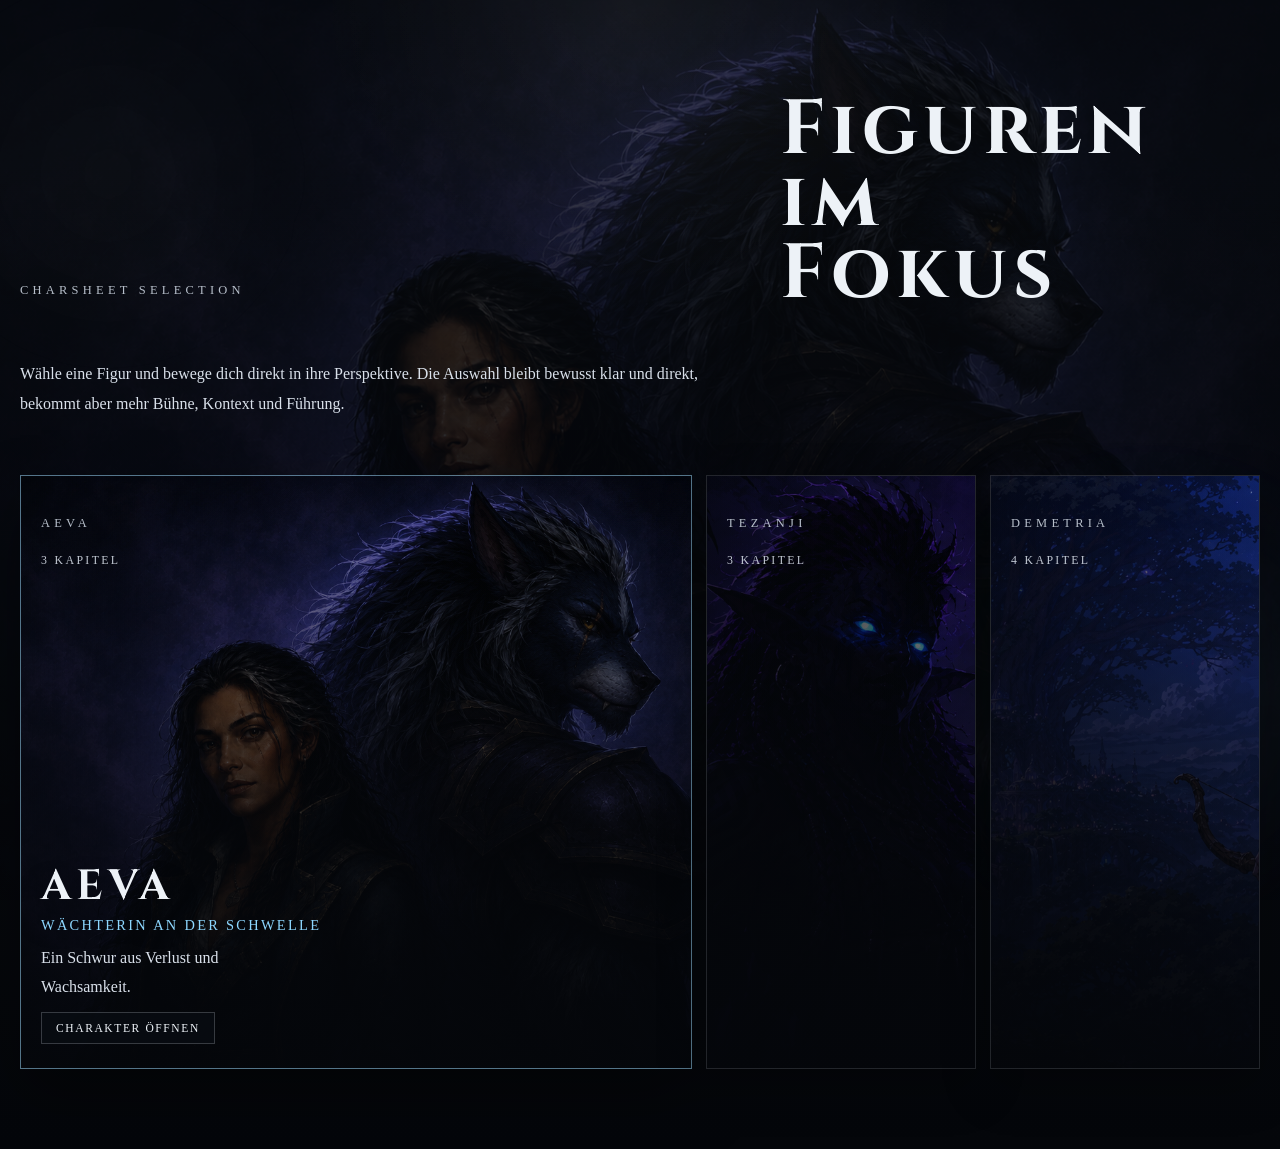
==== index.html @ e74760bc "Restore German umlauts across site text" ====
﻿<!DOCTYPE html>
<html lang="de">
<head>
  <meta charset="UTF-8">
  <meta name="viewport" content="width=device-width, initial-scale=1.0">
  <meta name="description" content="Charakterauswahl für Aeva, Beatrix, Brixxli, Tezanji und Demetria.">
  <meta name="theme-color" content="#0a0d12">
  <title>Charsheet Selection</title>
  <link rel="stylesheet" href="css/styles.css">
</head>
<body class="landing-body">
  <div class="landing-background-layer" id="landingBackground" aria-hidden="true"></div>
  <div class="landing-aurora" aria-hidden="true">
    <div class="landing-glow landing-glow-one"></div>
    <div class="landing-glow landing-glow-two"></div>
    <div class="landing-grain"></div>
  </div>
  <div class="landing-shell">
    <header class="landing-hero">
      <p class="eyebrow">Charsheet Selection</p>
      <h1>Figuren im Fokus</h1>
      <p class="landing-copy">
        Wähle eine Figur und bewege dich direkt in ihre Perspektive. Die Auswahl
        bleibt bewusst klar und direkt, bekommt aber mehr Bühne, Kontext und
        Führung.
      </p>
    </header>
    <main>
      <section class="card-grid" id="characterGrid" aria-label="Charakterauswahl"></section>
    </main>
  </div>
  <script src="js/catalog.js"></script>
  <script src="js/landing.js"></script>
</body>
</html>
---- css/styles.css ----
﻿@font-face {
  font-family: "Cinzel";
  src: url("../assets/fonts/Cinzel-500.ttf") format("truetype");
  font-style: normal;
  font-weight: 500;
  font-display: swap;
}

@font-face {
  font-family: "Cinzel";
  src: url("../assets/fonts/Cinzel-700.ttf") format("truetype");
  font-style: normal;
  font-weight: 700;
  font-display: swap;
}

@font-face {
  font-family: "Noto Serif JP";
  src: url("../assets/fonts/NotoSerifJP-300.ttf") format("truetype");
  font-style: normal;
  font-weight: 300;
  font-display: swap;
}

@font-face {
  font-family: "Noto Serif JP";
  src: url("../assets/fonts/NotoSerifJP-500.ttf") format("truetype");
  font-style: normal;
  font-weight: 500;
  font-display: swap;
}

:root {
  --bg: #0a0d12;
  --bg-deep: #04060a;
  --text: #edf2f7;
  --muted: #b7bfca;
  --muted-strong: #d9e0ea;
  --border: rgba(220, 228, 238, 0.18);
  --accent: #8dd7ff;
  --accent-strong: rgba(141, 215, 255, 0.44);
  --title-font: "Cinzel", serif;
  --body-font: "Noto Serif JP", serif;
}

* { box-sizing: border-box; }
html { scroll-behavior: smooth; }
body {
  margin: 0;
  min-height: 100vh;
  overflow-x: hidden;
  color: var(--text);
  font-family: var(--body-font);
  background: radial-gradient(circle at top, rgba(255,255,255,.08), transparent 24%), linear-gradient(180deg, var(--bg), var(--bg-deep));
}
body[data-character="aeva"] { --accent: #8dd7ff; }
body[data-character="beatrix"] { --accent: #f2b36f; }
body[data-character="brixxli"] { --accent: #9d8cff; }
body[data-character="tezanji"] { --accent: #78f0c0; }
body[data-character="demetria"] { --accent: #d5a4ff; }
.hidden { display: none !important; }
.sr-only { position: absolute; width: 1px; height: 1px; padding: 0; margin: -1px; overflow: hidden; clip: rect(0, 0, 0, 0); white-space: nowrap; border: 0; }
.eyebrow, .content-kicker { color: var(--muted); font-size: .78rem; letter-spacing: .34em; text-transform: uppercase; }
.landing-shell, .character-shell { position: relative; z-index: 1; }
.landing-shell { width: min(1240px, calc(100% - 40px)); margin: 0 auto; padding: 56px 0 80px; }
.landing-background-layer { position: fixed; inset: 0; z-index: -4; opacity: .32; background-position: center center; background-repeat: no-repeat; background-size: cover; filter: saturate(.96); transition: background-image 420ms ease, opacity 420ms ease; }
.landing-aurora { position: fixed; inset: 0; z-index: -3; pointer-events: none; overflow: hidden; }
.landing-glow { position: absolute; border-radius: 50%; filter: blur(54px); opacity: .36; }
.landing-glow-one { top: -4%; left: -8%; width: min(34vw, 420px); height: min(34vw, 420px); background: radial-gradient(circle, rgba(255,255,255,.08), transparent 72%); }
.landing-glow-two { right: -10%; bottom: -6%; width: min(40vw, 520px); height: min(40vw, 520px); background: radial-gradient(circle, rgba(141,215,255,.16), transparent 68%); }
.landing-grain { position: absolute; inset: 0; background-image: linear-gradient(rgba(255,255,255,.018) 1px, transparent 1px), linear-gradient(90deg, rgba(255,255,255,.016) 1px, transparent 1px); background-size: 100% 150px, 150px 100%; mask-image: linear-gradient(180deg, transparent, rgba(0,0,0,.54), transparent); opacity: .12; }
.landing-hero { display: grid; grid-template-columns: minmax(0, 1fr) minmax(260px, 360px); gap: 28px; align-items: end; max-width: 1120px; padding: 24px 0 40px; }
.landing-hero h1, .character-header h1 { margin: 14px 0 0; font-family: var(--title-font); font-size: clamp(3rem, 6vw, 5.4rem); line-height: .94; letter-spacing: .07em; }
.landing-copy, .subtitle { max-width: 46rem; margin-top: 20px; color: var(--muted-strong); line-height: 1.88; }
.card-grid { display: flex; gap: 14px; min-height: min(66vh, 760px); }
.gallery-section-header h2, .content h2 { margin: 14px 0 0; font-family: var(--title-font); letter-spacing: .05em; }
.selection-panel { position: relative; flex: 1 1 0; min-width: 0; border: 1px solid rgba(220,228,238,.14); box-shadow: 0 18px 44px rgba(0,0,0,.28); overflow: hidden; transition: flex 420ms ease, transform 320ms ease, border-color 320ms ease, box-shadow 320ms ease; --accent: var(--panel-accent); }
.selection-panel.is-active { flex: 2.5 1 0; border-color: color-mix(in srgb, var(--panel-accent) 42%, rgba(220,228,238,.18)); box-shadow: 0 28px 60px rgba(0,0,0,.38); }
.selection-link { position: relative; display: flex; min-height: inherit; height: 100%; align-items: flex-end; padding: 28px 20px 24px; text-decoration: none; color: var(--text); isolation: isolate; }
.selection-media, .selection-overlay { position: absolute; inset: 0; }
.selection-media { z-index: -3; background: radial-gradient(circle at 50% 20%, rgba(255,255,255,.08), transparent 38%), linear-gradient(180deg, rgba(12,16,22,.28), rgba(5,7,10,.84)); background-position: center center; background-repeat: no-repeat; background-size: cover; transform: scale(1.1); transition: transform 900ms cubic-bezier(.19, 1, .22, 1), filter 700ms cubic-bezier(.19, 1, .22, 1), opacity 520ms ease; }
.selection-media.is-placeholder { background: radial-gradient(circle at 50% 20%, color-mix(in srgb, var(--panel-accent) 40%, transparent), transparent 34%), linear-gradient(160deg, rgba(255,255,255,.06), transparent 42%), linear-gradient(180deg, rgba(8,12,18,.72), rgba(5,7,10,.98)); }
.selection-overlay { z-index: -2; background: linear-gradient(180deg, rgba(4,6,10,.12), rgba(4,6,10,.34) 35%, rgba(4,6,10,.94) 100%), linear-gradient(90deg, rgba(4,6,10,.68), rgba(4,6,10,.12)); transition: background 680ms cubic-bezier(.19, 1, .22, 1), opacity 520ms ease; }
.selection-copy { display: flex; flex-direction: column; justify-content: space-between; gap: 24px; width: min(24rem, 100%); min-height: 100%; }
.selection-top { display: flex; flex-direction: column; align-items: flex-start; gap: 8px; }
.selection-compact-title { margin: 0; color: var(--muted-strong); font-size: .74rem; line-height: 1.5; max-width: 14ch; letter-spacing: .2em; text-transform: uppercase; opacity: .88; }
.selection-body { display: flex; flex-direction: column; justify-content: flex-end; gap: 10px; }
.selection-name { margin: 0; font-family: var(--title-font); font-size: clamp(2.1rem, 3.3vw, 3.9rem); line-height: .96; letter-spacing: .08em; text-transform: uppercase; opacity: 0; text-shadow: 0 18px 34px rgba(0, 0, 0, 0); filter: blur(16px); transform: translateY(40px) scale(.97); transform-origin: left bottom; transition: opacity 760ms cubic-bezier(.19, 1, .22, 1), transform 1160ms cubic-bezier(.19, 1, .22, 1), filter 980ms cubic-bezier(.19, 1, .22, 1), letter-spacing 520ms ease, text-shadow 900ms ease; will-change: opacity, transform, filter; }
.selection-titleline { margin: 0; color: var(--accent); font-size: .9rem; letter-spacing: .16em; text-transform: uppercase; opacity: 0; filter: blur(6px); transform: translateY(18px); transition: opacity 420ms ease, transform 680ms cubic-bezier(.19, 1, .22, 1), filter 620ms ease; }
.selection-note { margin: 0; max-width: 28ch; color: var(--muted-strong); line-height: 1.8; opacity: 0; filter: blur(8px); transform: translateY(22px); transition: opacity 480ms ease, transform 760ms cubic-bezier(.19, 1, .22, 1), filter 700ms ease; }
.selection-cta { display: inline-flex; align-self: flex-start; padding: 9px 14px; border: 1px solid rgba(220, 228, 238, 0.22); background: rgba(10,14,20,.68); letter-spacing: .14em; text-transform: uppercase; font-size: .72rem; opacity: 0; filter: blur(6px); transform: translateY(24px); transition: opacity 460ms ease, transform 820ms cubic-bezier(.19, 1, .22, 1), filter 700ms ease, border-color 240ms ease; }
.selection-panel.is-active .selection-media, .selection-link:focus-visible .selection-media { transform: scale(1); filter: saturate(1.04); }
.selection-panel.is-active .selection-overlay, .selection-link:focus-visible .selection-overlay { background: linear-gradient(180deg, rgba(4,6,10,.08), rgba(4,6,10,.24) 30%, rgba(4,6,10,.88) 100%), linear-gradient(90deg, rgba(4,6,10,.3), rgba(4,6,10,.08)); }
.selection-panel.is-active .selection-name, .selection-link:focus-visible .selection-name { transform: translateY(0) scale(1); letter-spacing: .115em; opacity: 1; filter: blur(0); text-shadow: 0 18px 34px rgba(0, 0, 0, .34); transition-delay: 90ms, 90ms, 90ms, 0ms, 140ms; }
.selection-panel.is-active .selection-titleline, .selection-panel.is-active .selection-note, .selection-panel.is-active .selection-cta, .selection-link:focus-visible .selection-titleline, .selection-link:focus-visible .selection-note, .selection-link:focus-visible .selection-cta { opacity: 1; filter: blur(0); transform: translateY(0); }
.selection-panel.is-active .selection-titleline, .selection-link:focus-visible .selection-titleline { transition-delay: 220ms; }
.selection-panel.is-active .selection-note, .selection-link:focus-visible .selection-note { transition-delay: 310ms; }
.selection-panel.is-active .selection-cta, .selection-link:focus-visible .selection-cta { transition-delay: 420ms; }
.selection-panel:not(.is-active) .selection-note { max-height: 0; overflow: hidden; }
.selection-link:focus-visible { outline: 1px solid var(--panel-accent); outline-offset: -1px; }
.selection-link:hover .selection-cta, .selection-link:focus-visible .selection-cta { border-color: color-mix(in srgb, var(--panel-accent) 54%, rgba(220,228,238,.2)); }
.card-link, .back-link, .audio-row button, .menu-item { font: inherit; }
.card-link, .back-link, .audio-row button { display: inline-flex; align-items: center; justify-content: center; padding: 10px 16px; border: 1px solid var(--border); color: var(--text); background: rgba(10,14,20,.78); text-decoration: none; cursor: pointer; }
.card-link:hover, .back-link:hover, .audio-row button:hover, .menu-item:hover, .menu-item.active { border-color: var(--accent-strong); }
.audio-row button:disabled, #volumeSlider:disabled { opacity: .45; cursor: not-allowed; }
.page-background-layer { position: fixed; inset: 0; z-index: -3; opacity: 0; background-position: center center; background-repeat: no-repeat; background-size: cover; transition: opacity 480ms ease; }
.page-background-layer.is-active { opacity: 1; }
.page-aurora { position: fixed; inset: 0; overflow: hidden; pointer-events: none; z-index: -2; }
.glow { position: absolute; border-radius: 50%; filter: blur(30px); opacity: .24; }
.glow-one { top: 8%; left: -8%; width: min(34vw, 360px); height: min(34vw, 360px); background: radial-gradient(circle, rgba(255,255,255,.08), transparent 70%); }
.glow-two { right: -12%; bottom: 10%; width: min(42vw, 460px); height: min(42vw, 460px); background: radial-gradient(circle, var(--accent-strong), transparent 74%); }
.grid-lines { position: absolute; inset: 0; background-image: linear-gradient(rgba(255,255,255,.02) 1px, transparent 1px), linear-gradient(90deg, rgba(255,255,255,.016) 1px, transparent 1px); background-size: 100% 160px, 160px 100%; mask-image: linear-gradient(180deg, transparent, rgba(0,0,0,.35), transparent); opacity: .08; }
.character-header, .layout, .gallery-section, .audio-panel, .footer-actions { width: min(980px, calc(100vw - 180px)); margin-left: clamp(28px, 6vw, 80px); margin-right: auto; }
.character-header { padding-top: 48px; max-width: 760px; }
.header-topbar { display: flex; align-items: center; justify-content: space-between; gap: 16px; margin-bottom: 22px; }
.back-link { margin-bottom: 0; }
.character-titleline { margin-top: 10px; color: var(--accent); font-size: clamp(1.05rem, 2vw, 1.38rem); letter-spacing: .18em; text-transform: uppercase; }
.layout { display: grid; grid-template-columns: minmax(150px, 180px) minmax(0, 620px); gap: 34px; align-items: start; padding: 30px 0 30px; }
.menu { display: flex; flex-direction: column; gap: 8px; padding-top: 4px; }
.menu-item { padding: 8px 0; border: 0; border-left: 1px solid transparent; background: transparent; color: var(--text); text-align: left; cursor: pointer; opacity: .54; }
.menu-item.active { opacity: 1; border-left-color: var(--accent); background: transparent; }
.menu-item-label { display: block; font-family: var(--title-font); text-transform: uppercase; letter-spacing: .08em; }
.menu-item-subtitle { display: none; }
.content-box, .gallery-section { border: 1px solid rgba(220, 228, 238, 0.08); background: linear-gradient(180deg, rgba(255,255,255,.02), transparent 24%), rgba(8,12,18,.42); box-shadow: 0 12px 34px rgba(0,0,0,.18); backdrop-filter: blur(3px); }
.audio-panel { border: 1px solid rgba(220, 228, 238, 0.08); background: rgba(8,12,18,.3); box-shadow: none; backdrop-filter: blur(3px); }
.content-box { padding: 34px 34px 36px; min-height: 52vh; max-width: 620px; }
.content { opacity: 1; transform: translateY(0); transition: opacity 280ms ease, transform 380ms ease; }
.character-shell.is-transitioning .content { opacity: .72; transform: translateY(8px); }
.content h2 { max-width: 20ch; font-size: clamp(2.05rem, 3vw, 3rem); line-height: 1.04; }
.content-lead { margin-bottom: 28px; color: var(--muted-strong); font-size: 1.14rem; line-height: 1.92; }
.content-body p { margin: 0 0 18px; color: var(--muted-strong); line-height: 2; font-size: 1.08rem; }
.gallery-grid { display: grid; grid-template-columns: repeat(auto-fit, minmax(min(280px, 100%), 1fr)); gap: 22px; }
.gallery-card { overflow: hidden; border: 0; background: rgba(255,255,255,.02); }
.gallery-trigger { display: block; width: 100%; padding: 0; border: 0; background: transparent; cursor: zoom-in; }
.gallery-trigger:focus-visible { outline: 1px solid var(--accent); outline-offset: 4px; }
.gallery-image { display: block; width: 100%; aspect-ratio: 5/6; object-fit: cover; }
.gallery-meta { padding: 12px 2px 4px; }
.gallery-title { color: var(--text); font-family: var(--title-font); font-size: .96rem; letter-spacing: .06em; text-transform: uppercase; }
.gallery-caption, .gallery-empty, .status-text { color: var(--muted); line-height: 1.7; }
.gallery-empty { padding: 22px; border: 1px dashed var(--border); background: rgba(255,255,255,.03); }
.audio-panel { width: fit-content; max-width: 620px; margin-bottom: 52px; padding: 16px 18px 18px; }
.audio-panel .eyebrow { margin: 0 0 8px; }
.audio-panel-title { margin: 0 0 10px; font-family: var(--title-font); letter-spacing: .05em; font-size: 1rem; }
.audio-row { display: flex; align-items: center; gap: 14px; margin: 0 0 12px; }
.volume-label { display: inline-block; margin-bottom: 6px; color: var(--muted); font-size: .84rem; }
#volumeSlider { width: 100%; }
.audio-panel-compact { width: auto; margin: 0; padding: 8px 10px; min-width: 0; }
.audio-panel-compact .audio-row { gap: 10px; margin: 0; }
.audio-panel-compact #audioToggle { padding: 6px 10px; font-size: .82rem; }
.audio-panel-compact #volumeSlider { width: 88px; }
.audio-panel-compact .status-text { display: none; }
.footer-actions { position: fixed; left: clamp(20px, 4vw, 42px); bottom: 24px; z-index: 12; display: flex; justify-content: flex-start; gap: 12px; margin: 0; }
.footer-actions button { font: inherit; display: inline-flex; align-items: center; justify-content: center; padding: 8px 12px; border: 1px solid rgba(220, 228, 238, 0.1); color: var(--muted); background: transparent; cursor: pointer; }
.footer-actions button:hover, .footer-actions button:focus-visible { border-color: var(--accent-strong); outline: none; }
.dialog-overlay { position: fixed; inset: 0; display: grid; place-items: center; padding: 20px; background: rgba(2, 4, 8, .76); backdrop-filter: blur(8px); z-index: 30; }
.dialog-card { position: relative; width: min(760px, 100%); max-height: min(90vh, 920px); overflow: auto; padding: 28px; border: 1px solid var(--border); background: linear-gradient(180deg, rgba(255,255,255,.05), transparent 24%), rgba(8,12,18,.94); box-shadow: 0 28px 80px rgba(0,0,0,.44); }
.dialog-card-gallery, .dialog-card-lightbox { width: min(1040px, 100%); }
.dialog-card-consent { width: min(520px, 100%); }
.dialog-kicker { margin: 0 0 8px; color: var(--muted); letter-spacing: .24em; text-transform: uppercase; font-size: .76rem; }
.close-btn { position: absolute; top: 12px; right: 12px; width: 40px; height: 40px; border: 1px solid var(--border); background: rgba(255,255,255,.04); color: var(--text); cursor: pointer; }
.close-btn:hover, .close-btn:focus-visible { border-color: var(--accent-strong); outline: none; }
.lightbox-image { display: block; width: 100%; max-height: 70vh; object-fit: contain; margin-top: 18px; }
.lightbox-caption { color: var(--muted-strong); line-height: 1.8; margin-top: 14px; }
.consent-actions { display: flex; gap: 12px; margin-top: 20px; }
.consent-actions button { font: inherit; padding: 10px 16px; border: 1px solid var(--border); background: rgba(255,255,255,.04); color: var(--text); cursor: pointer; }
.consent-actions button:hover, .consent-actions button:focus-visible { border-color: var(--accent-strong); outline: none; }
body.modal-open { overflow: hidden; }
.audio-panel.is-error { border-color: rgba(204, 109, 109, .58); }
@media (prefers-reduced-motion: reduce) {
  html { scroll-behavior: auto; }
  *, *::before, *::after { animation-duration: .01ms !important; animation-iteration-count: 1 !important; transition-duration: .01ms !important; }
}
@media (max-width: 1120px) { .card-grid { min-height: 54vh; } }
@media (max-width: 980px) { .landing-hero, .layout { grid-template-columns: 1fr; } .card-grid { flex-direction: column; min-height: 0; } .selection-panel, .selection-panel.is-active { flex: auto; } .selection-link { min-height: 240px; } .selection-copy { gap: 18px; } .selection-name, .selection-panel.is-active .selection-name { opacity: 1; filter: blur(0); text-shadow: 0 18px 34px rgba(0, 0, 0, .28); transform: translateY(0) scale(1); } .selection-titleline, .selection-note, .selection-cta { opacity: 1; filter: blur(0); transform: translateY(0); } .selection-panel:not(.is-active) .selection-note { max-height: none; overflow: visible; } }
@media (max-width: 640px) { .landing-shell, .character-header, .layout, .gallery-section, .audio-panel { width: min(100% - 20px, 1240px); margin-left: auto; } .landing-shell { padding-top: 32px; } .content-box, .gallery-section, .audio-panel, .selection-link, .dialog-card { padding: 22px; } .audio-row, .consent-actions { flex-direction: column; align-items: flex-start; } .footer-actions { left: 12px; right: 12px; bottom: 12px; gap: 10px; } .footer-actions button, .consent-actions button { width: 100%; } .selection-link { min-height: 220px; } }
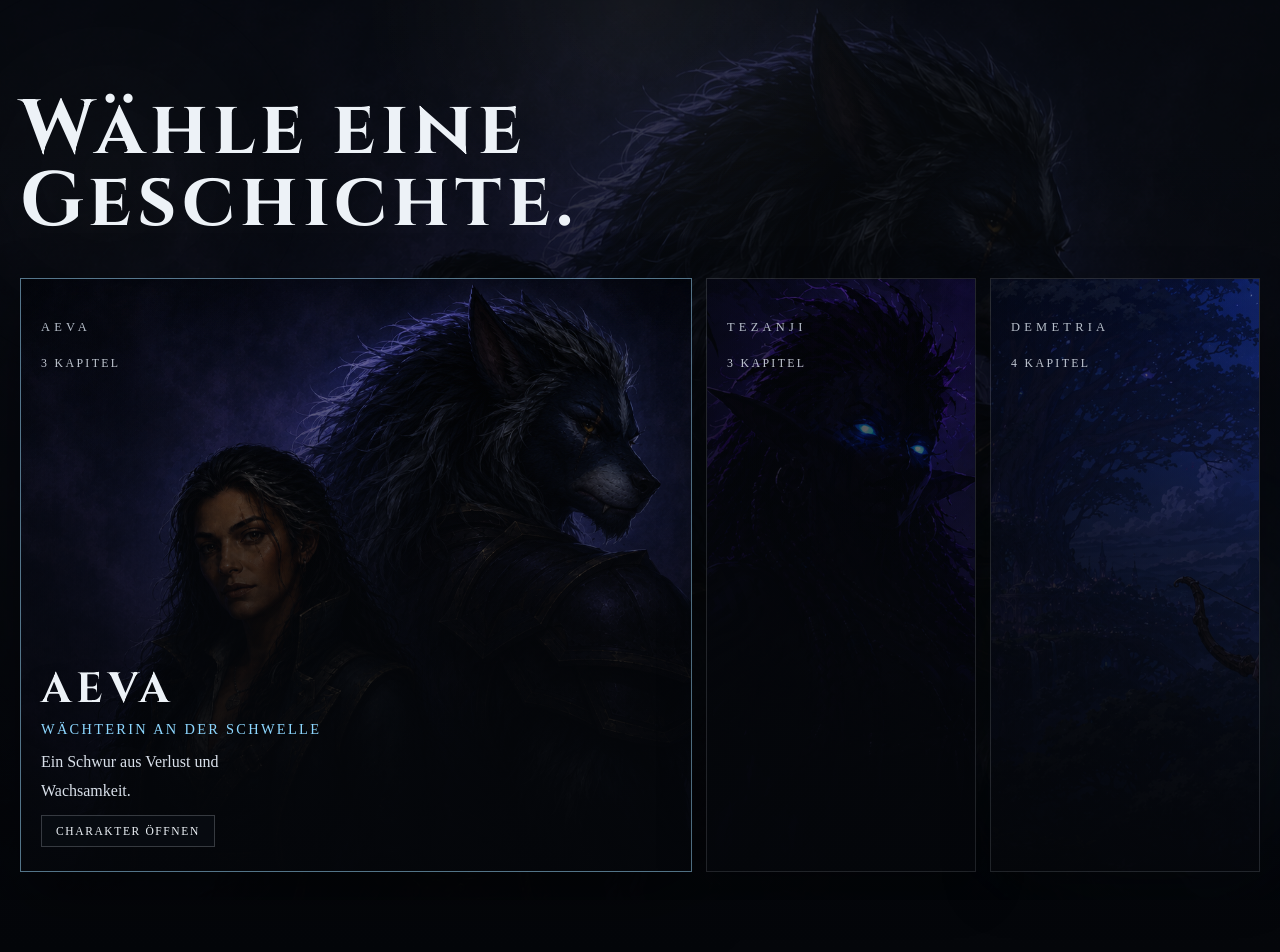
==== commit 5ef43d4f: "Simplify landing copy and remove meta tags" ====
--- a/index.html
+++ b/index.html
@@ -3,7 +3,6 @@
 <head>
   <meta charset="UTF-8">
   <meta name="viewport" content="width=device-width, initial-scale=1.0">
-  <meta name="description" content="Charakterauswahl für Aeva, Beatrix, Brixxli, Tezanji und Demetria.">
   <meta name="theme-color" content="#0a0d12">
   <title>Charsheet Selection</title>
   <link rel="stylesheet" href="css/styles.css">
@@ -17,13 +16,7 @@
   </div>
   <div class="landing-shell">
     <header class="landing-hero">
-      <p class="eyebrow">Charsheet Selection</p>
-      <h1>Figuren im Fokus</h1>
-      <p class="landing-copy">
-        Wähle eine Figur und bewege dich direkt in ihre Perspektive. Die Auswahl
-        bleibt bewusst klar und direkt, bekommt aber mehr Bühne, Kontext und
-        Führung.
-      </p>
+      <h1>Wähle eine Geschichte.</h1>
     </header>
     <main>
       <section class="card-grid" id="characterGrid" aria-label="Charakterauswahl"></section>
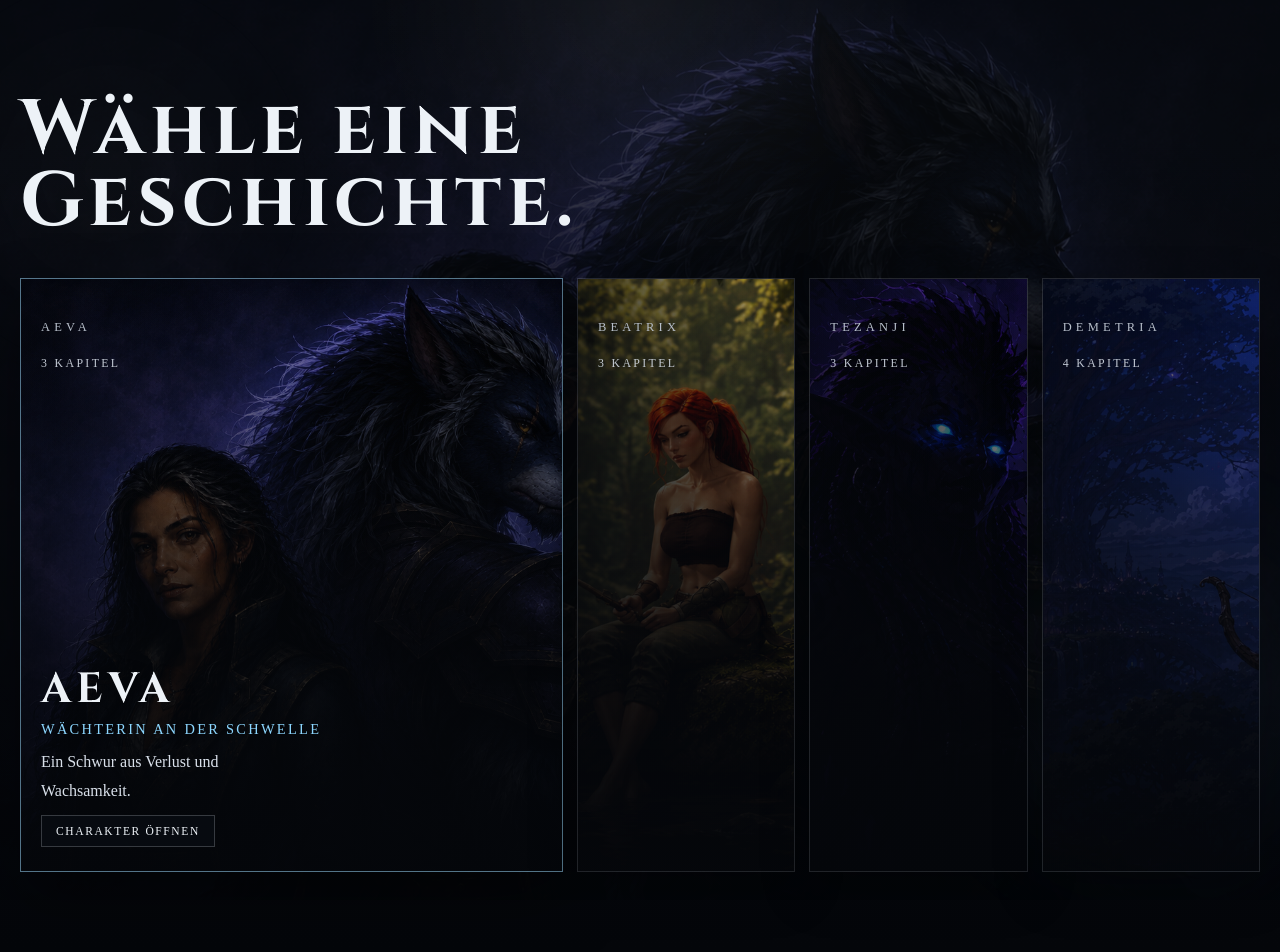
==== commit 51979e5d: "." ====
--- a/index.html
+++ b/index.html
@@ -1,4 +1,4 @@
-﻿<!DOCTYPE html>
+<!DOCTYPE html>
 <html lang="de">
 <head>
   <meta charset="UTF-8">
@@ -20,8 +20,34 @@
     </header>
     <main>
       <section class="card-grid" id="characterGrid" aria-label="Charakterauswahl"></section>
+      <section class="fallback-list" id="characterFallback" aria-label="Charakterauswahl als Linkliste">
+        <a class="fallback-card" href="characters/aeva.html">
+          <span class="fallback-name">Aeva</span>
+          <span class="fallback-detail">Wächterin an der Schwelle</span>
+        </a>
+        <a class="fallback-card" href="characters/beatrix.html">
+          <span class="fallback-name">Beatrix</span>
+          <span class="fallback-detail">Zwischen Lehre und Fluch</span>
+        </a>
+        <a class="fallback-card" href="characters/tezanji.html">
+          <span class="fallback-name">Tezanji</span>
+          <span class="fallback-detail">Zu wild für eure Mauern</span>
+        </a>
+        <a class="fallback-card" href="characters/demetria.html">
+          <span class="fallback-name">Demetria</span>
+          <span class="fallback-detail">Das Rascheln im Laub</span>
+        </a>
+      </section>
+      <noscript>
+        <p class="fallback-hint">JavaScript ist deaktiviert. Die Geschichten bleiben über die Linkliste erreichbar.</p>
+      </noscript>
     </main>
   </div>
+  <script src="js/data/characters/aeva.js"></script>
+  <script src="js/data/characters/beatrix.js"></script>
+  <script src="js/data/characters/brixxli.js"></script>
+  <script src="js/data/characters/tezanji.js"></script>
+  <script src="js/data/characters/demetria.js"></script>
   <script src="js/catalog.js"></script>
   <script src="js/landing.js"></script>
 </body>
--- a/css/styles.css
+++ b/css/styles.css
@@ -1,4 +1,4 @@
-﻿@font-face {
+@font-face {
   font-family: "Cinzel";
   src: url("../assets/fonts/Cinzel-500.ttf") format("truetype");
   font-style: normal;
@@ -63,6 +63,12 @@
 .eyebrow, .content-kicker { color: var(--muted); font-size: .78rem; letter-spacing: .34em; text-transform: uppercase; }
 .landing-shell, .character-shell { position: relative; z-index: 1; }
 .landing-shell { width: min(1240px, calc(100% - 40px)); margin: 0 auto; padding: 56px 0 80px; }
+.fallback-list { display: grid; grid-template-columns: repeat(auto-fit, minmax(220px, 1fr)); gap: 14px; margin-top: 18px; }
+.fallback-card { display: flex; flex-direction: column; gap: 6px; padding: 18px 20px; border: 1px solid rgba(220,228,238,.14); background: rgba(8,12,18,.46); color: var(--text); text-decoration: none; box-shadow: 0 12px 34px rgba(0,0,0,.16); }
+.fallback-card:hover, .fallback-card:focus-visible { border-color: var(--accent-strong); outline: none; }
+.fallback-name { font-family: var(--title-font); font-size: 1.2rem; letter-spacing: .08em; text-transform: uppercase; }
+.fallback-detail, .fallback-hint { color: var(--muted-strong); line-height: 1.7; }
+body.js-enhanced .fallback-list { display: none; }
 .landing-background-layer { position: fixed; inset: 0; z-index: -4; opacity: .32; background-position: center center; background-repeat: no-repeat; background-size: cover; filter: saturate(.96); transition: background-image 420ms ease, opacity 420ms ease; }
 .landing-aurora { position: fixed; inset: 0; z-index: -3; pointer-events: none; overflow: hidden; }
 .landing-glow { position: absolute; border-radius: 50%; filter: blur(54px); opacity: .36; }
@@ -141,14 +147,16 @@
 .audio-panel { width: fit-content; max-width: 620px; margin-bottom: 52px; padding: 16px 18px 18px; }
 .audio-panel .eyebrow { margin: 0 0 8px; }
 .audio-panel-title { margin: 0 0 10px; font-family: var(--title-font); letter-spacing: .05em; font-size: 1rem; }
+.audio-track { margin: 0 0 10px; color: var(--muted-strong); font-size: .82rem; letter-spacing: .08em; text-transform: uppercase; }
 .audio-row { display: flex; align-items: center; gap: 14px; margin: 0 0 12px; }
 .volume-label { display: inline-block; margin-bottom: 6px; color: var(--muted); font-size: .84rem; }
 #volumeSlider { width: 100%; }
 .audio-panel-compact { width: auto; margin: 0; padding: 8px 10px; min-width: 0; }
 .audio-panel-compact .audio-row { gap: 10px; margin: 0; }
+.audio-panel-compact .audio-track { margin: 0 0 8px; max-width: 220px; }
 .audio-panel-compact #audioToggle { padding: 6px 10px; font-size: .82rem; }
 .audio-panel-compact #volumeSlider { width: 88px; }
-.audio-panel-compact .status-text { display: none; }
+.audio-panel-compact .status-text { display: block; margin-top: 8px; font-size: .78rem; }
 .footer-actions { position: fixed; left: clamp(20px, 4vw, 42px); bottom: 24px; z-index: 12; display: flex; justify-content: flex-start; gap: 12px; margin: 0; }
 .footer-actions button { font: inherit; display: inline-flex; align-items: center; justify-content: center; padding: 8px 12px; border: 1px solid rgba(220, 228, 238, 0.1); color: var(--muted); background: transparent; cursor: pointer; }
 .footer-actions button:hover, .footer-actions button:focus-visible { border-color: var(--accent-strong); outline: none; }
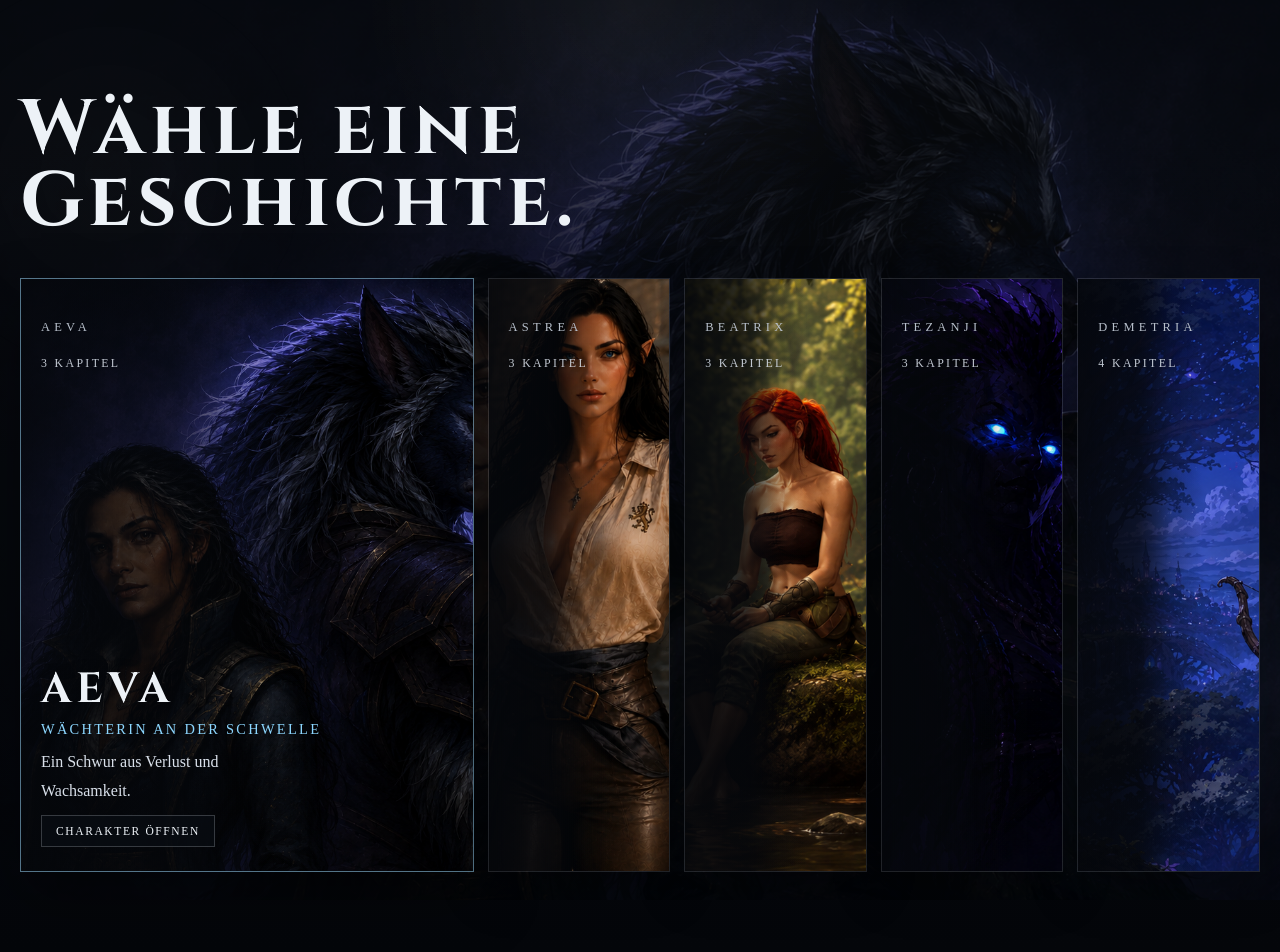
==== commit 001399c0: "." ====
--- a/index.html
+++ b/index.html
@@ -25,6 +25,10 @@
           <span class="fallback-name">Aeva</span>
           <span class="fallback-detail">Wächterin an der Schwelle</span>
         </a>
+        <a class="fallback-card" href="characters/astrea.html">
+          <span class="fallback-name">Astrea</span>
+          <span class="fallback-detail">Zwischen Herkunft und Aufbruch</span>
+        </a>
         <a class="fallback-card" href="characters/beatrix.html">
           <span class="fallback-name">Beatrix</span>
           <span class="fallback-detail">Zwischen Lehre und Fluch</span>
@@ -44,6 +48,7 @@
     </main>
   </div>
   <script src="js/data/characters/aeva.js"></script>
+  <script src="js/data/characters/astrea.js"></script>
   <script src="js/data/characters/beatrix.js"></script>
   <script src="js/data/characters/brixxli.js"></script>
   <script src="js/data/characters/tezanji.js"></script>
--- a/css/styles.css
+++ b/css/styles.css
@@ -54,6 +54,7 @@
   background: radial-gradient(circle at top, rgba(255,255,255,.08), transparent 24%), linear-gradient(180deg, var(--bg), var(--bg-deep));
 }
 body[data-character="aeva"] { --accent: #8dd7ff; }
+body[data-character="astrea"] { --accent: #c8d6ff; }
 body[data-character="beatrix"] { --accent: #f2b36f; }
 body[data-character="brixxli"] { --accent: #9d8cff; }
 body[data-character="tezanji"] { --accent: #78f0c0; }
@@ -86,7 +87,7 @@
 .selection-media, .selection-overlay { position: absolute; inset: 0; }
 .selection-media { z-index: -3; background: radial-gradient(circle at 50% 20%, rgba(255,255,255,.08), transparent 38%), linear-gradient(180deg, rgba(12,16,22,.28), rgba(5,7,10,.84)); background-position: center center; background-repeat: no-repeat; background-size: cover; transform: scale(1.1); transition: transform 900ms cubic-bezier(.19, 1, .22, 1), filter 700ms cubic-bezier(.19, 1, .22, 1), opacity 520ms ease; }
 .selection-media.is-placeholder { background: radial-gradient(circle at 50% 20%, color-mix(in srgb, var(--panel-accent) 40%, transparent), transparent 34%), linear-gradient(160deg, rgba(255,255,255,.06), transparent 42%), linear-gradient(180deg, rgba(8,12,18,.72), rgba(5,7,10,.98)); }
-.selection-overlay { z-index: -2; background: linear-gradient(180deg, rgba(4,6,10,.12), rgba(4,6,10,.34) 35%, rgba(4,6,10,.94) 100%), linear-gradient(90deg, rgba(4,6,10,.68), rgba(4,6,10,.12)); transition: background 680ms cubic-bezier(.19, 1, .22, 1), opacity 520ms ease; }
+.selection-overlay { z-index: -2; background: linear-gradient(90deg, rgba(4,6,10,.82) 0%, rgba(4,6,10,.62) 34%, rgba(4,6,10,.18) 52%, rgba(4,6,10,0) 68%), radial-gradient(circle at 14% 82%, rgba(4,6,10,.44), transparent 30%); transition: background 680ms cubic-bezier(.19, 1, .22, 1), opacity 520ms ease; }
 .selection-copy { display: flex; flex-direction: column; justify-content: space-between; gap: 24px; width: min(24rem, 100%); min-height: 100%; }
 .selection-top { display: flex; flex-direction: column; align-items: flex-start; gap: 8px; }
 .selection-compact-title { margin: 0; color: var(--muted-strong); font-size: .74rem; line-height: 1.5; max-width: 14ch; letter-spacing: .2em; text-transform: uppercase; opacity: .88; }
@@ -96,7 +97,7 @@
 .selection-note { margin: 0; max-width: 28ch; color: var(--muted-strong); line-height: 1.8; opacity: 0; filter: blur(8px); transform: translateY(22px); transition: opacity 480ms ease, transform 760ms cubic-bezier(.19, 1, .22, 1), filter 700ms ease; }
 .selection-cta { display: inline-flex; align-self: flex-start; padding: 9px 14px; border: 1px solid rgba(220, 228, 238, 0.22); background: rgba(10,14,20,.68); letter-spacing: .14em; text-transform: uppercase; font-size: .72rem; opacity: 0; filter: blur(6px); transform: translateY(24px); transition: opacity 460ms ease, transform 820ms cubic-bezier(.19, 1, .22, 1), filter 700ms ease, border-color 240ms ease; }
 .selection-panel.is-active .selection-media, .selection-link:focus-visible .selection-media { transform: scale(1); filter: saturate(1.04); }
-.selection-panel.is-active .selection-overlay, .selection-link:focus-visible .selection-overlay { background: linear-gradient(180deg, rgba(4,6,10,.08), rgba(4,6,10,.24) 30%, rgba(4,6,10,.88) 100%), linear-gradient(90deg, rgba(4,6,10,.3), rgba(4,6,10,.08)); }
+.selection-panel.is-active .selection-overlay, .selection-link:focus-visible .selection-overlay { background: linear-gradient(90deg, rgba(4,6,10,.52) 0%, rgba(4,6,10,.34) 34%, rgba(4,6,10,.1) 52%, rgba(4,6,10,0) 68%), radial-gradient(circle at 14% 82%, rgba(4,6,10,.3), transparent 28%); }
 .selection-panel.is-active .selection-name, .selection-link:focus-visible .selection-name { transform: translateY(0) scale(1); letter-spacing: .115em; opacity: 1; filter: blur(0); text-shadow: 0 18px 34px rgba(0, 0, 0, .34); transition-delay: 90ms, 90ms, 90ms, 0ms, 140ms; }
 .selection-panel.is-active .selection-titleline, .selection-panel.is-active .selection-note, .selection-panel.is-active .selection-cta, .selection-link:focus-visible .selection-titleline, .selection-link:focus-visible .selection-note, .selection-link:focus-visible .selection-cta { opacity: 1; filter: blur(0); transform: translateY(0); }
 .selection-panel.is-active .selection-titleline, .selection-link:focus-visible .selection-titleline { transition-delay: 220ms; }
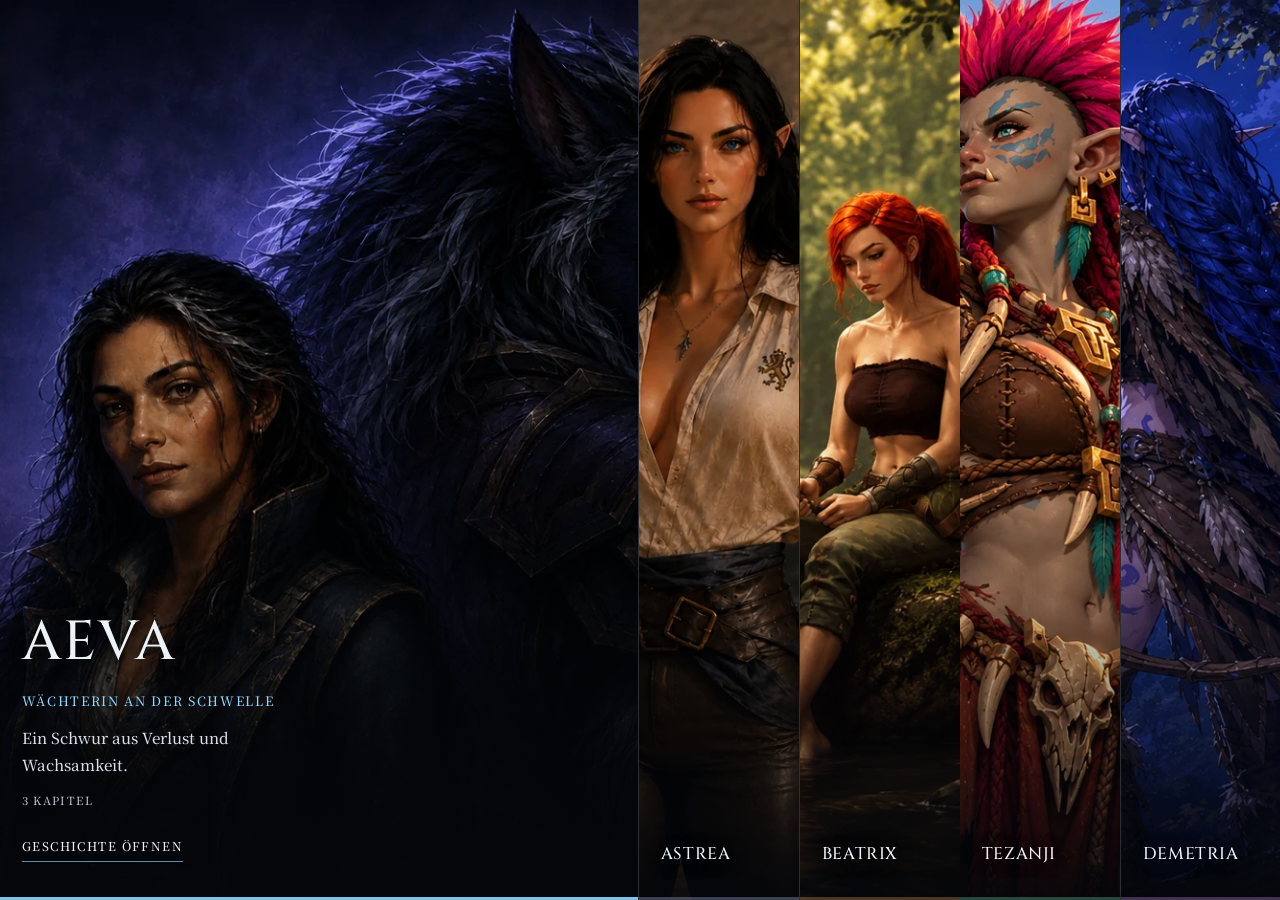
==== commit e2b07539: "selection rework" ====
--- a/index.html
+++ b/index.html
@@ -8,17 +8,9 @@
   <link rel="stylesheet" href="css/styles.css">
 </head>
 <body class="landing-body">
-  <div class="landing-background-layer" id="landingBackground" aria-hidden="true"></div>
-  <div class="landing-aurora" aria-hidden="true">
-    <div class="landing-glow landing-glow-one"></div>
-    <div class="landing-glow landing-glow-two"></div>
-    <div class="landing-grain"></div>
-  </div>
   <div class="landing-shell">
-    <header class="landing-hero">
-      <h1>Wähle eine Geschichte.</h1>
-    </header>
     <main>
+      <h1 class="sr-only">Wähle eine Geschichte.</h1>
       <section class="card-grid" id="characterGrid" aria-label="Charakterauswahl"></section>
       <section class="fallback-list" id="characterFallback" aria-label="Charakterauswahl als Linkliste">
         <a class="fallback-card" href="characters/aeva.html">
--- a/css/styles.css
+++ b/css/styles.css
@@ -1,6 +1,6 @@
 @font-face {
   font-family: "Cinzel";
-  src: url("../assets/fonts/Cinzel-500.ttf") format("truetype");
+  src: url("../assets/optimized/fonts/Cinzel-500.woff2") format("woff2");
   font-style: normal;
   font-weight: 500;
   font-display: swap;
@@ -8,7 +8,7 @@
 
 @font-face {
   font-family: "Cinzel";
-  src: url("../assets/fonts/Cinzel-700.ttf") format("truetype");
+  src: url("../assets/optimized/fonts/Cinzel-700.woff2") format("woff2");
   font-style: normal;
   font-weight: 700;
   font-display: swap;
@@ -16,7 +16,7 @@
 
 @font-face {
   font-family: "Noto Serif JP";
-  src: url("../assets/fonts/NotoSerifJP-300.ttf") format("truetype");
+  src: url("../assets/optimized/fonts/NotoSerifJP-300.woff2") format("woff2");
   font-style: normal;
   font-weight: 300;
   font-display: swap;
@@ -24,7 +24,7 @@
 
 @font-face {
   font-family: "Noto Serif JP";
-  src: url("../assets/fonts/NotoSerifJP-500.ttf") format("truetype");
+  src: url("../assets/optimized/fonts/NotoSerifJP-500.woff2") format("woff2");
   font-style: normal;
   font-weight: 500;
   font-display: swap;
@@ -63,49 +63,48 @@
 .sr-only { position: absolute; width: 1px; height: 1px; padding: 0; margin: -1px; overflow: hidden; clip: rect(0, 0, 0, 0); white-space: nowrap; border: 0; }
 .eyebrow, .content-kicker { color: var(--muted); font-size: .78rem; letter-spacing: .34em; text-transform: uppercase; }
 .landing-shell, .character-shell { position: relative; z-index: 1; }
-.landing-shell { width: min(1240px, calc(100% - 40px)); margin: 0 auto; padding: 56px 0 80px; }
-.fallback-list { display: grid; grid-template-columns: repeat(auto-fit, minmax(220px, 1fr)); gap: 14px; margin-top: 18px; }
+.landing-shell { width: min(1240px, calc(100% - 48px)); margin: 0 auto; padding: 32px 0; }
+.fallback-list { display: grid; grid-template-columns: repeat(auto-fit, minmax(220px, 1fr)); gap: 14px; margin-top: 0; }
 .fallback-card { display: flex; flex-direction: column; gap: 6px; padding: 18px 20px; border: 1px solid rgba(220,228,238,.14); background: rgba(8,12,18,.46); color: var(--text); text-decoration: none; box-shadow: 0 12px 34px rgba(0,0,0,.16); }
 .fallback-card:hover, .fallback-card:focus-visible { border-color: var(--accent-strong); outline: none; }
 .fallback-name { font-family: var(--title-font); font-size: 1.2rem; letter-spacing: .08em; text-transform: uppercase; }
 .fallback-detail, .fallback-hint { color: var(--muted-strong); line-height: 1.7; }
 body.js-enhanced .fallback-list { display: none; }
-.landing-background-layer { position: fixed; inset: 0; z-index: -4; opacity: .32; background-position: center center; background-repeat: no-repeat; background-size: cover; filter: saturate(.96); transition: background-image 420ms ease, opacity 420ms ease; }
-.landing-aurora { position: fixed; inset: 0; z-index: -3; pointer-events: none; overflow: hidden; }
-.landing-glow { position: absolute; border-radius: 50%; filter: blur(54px); opacity: .36; }
-.landing-glow-one { top: -4%; left: -8%; width: min(34vw, 420px); height: min(34vw, 420px); background: radial-gradient(circle, rgba(255,255,255,.08), transparent 72%); }
-.landing-glow-two { right: -10%; bottom: -6%; width: min(40vw, 520px); height: min(40vw, 520px); background: radial-gradient(circle, rgba(141,215,255,.16), transparent 68%); }
-.landing-grain { position: absolute; inset: 0; background-image: linear-gradient(rgba(255,255,255,.018) 1px, transparent 1px), linear-gradient(90deg, rgba(255,255,255,.016) 1px, transparent 1px); background-size: 100% 150px, 150px 100%; mask-image: linear-gradient(180deg, transparent, rgba(0,0,0,.54), transparent); opacity: .12; }
-.landing-hero { display: grid; grid-template-columns: minmax(0, 1fr) minmax(260px, 360px); gap: 28px; align-items: end; max-width: 1120px; padding: 24px 0 40px; }
-.landing-hero h1, .character-header h1 { margin: 14px 0 0; font-family: var(--title-font); font-size: clamp(3rem, 6vw, 5.4rem); line-height: .94; letter-spacing: .07em; }
-.landing-copy, .subtitle { max-width: 46rem; margin-top: 20px; color: var(--muted-strong); line-height: 1.88; }
-.card-grid { display: flex; gap: 14px; min-height: min(66vh, 760px); }
+.landing-body.js-enhanced { background: var(--bg-deep); }
+.landing-body.js-enhanced .landing-shell { width: 100%; padding: 0; }
+.character-header h1 { margin: 14px 0 0; font-family: var(--title-font); font-size: clamp(3rem, 6vw, 5.4rem); line-height: .94; letter-spacing: .07em; }
+.subtitle { max-width: 46rem; margin-top: 20px; color: var(--muted-strong); line-height: 1.88; }
+.card-grid { --selection-gutter: clamp(12px, 1.7vw, 40px); display: flex; min-height: max(100svh, 35rem); }
+.card-grid:empty { display: none; }
 .gallery-section-header h2, .content h2 { margin: 14px 0 0; font-family: var(--title-font); letter-spacing: .05em; }
-.selection-panel { position: relative; flex: 1 1 0; min-width: 0; border: 1px solid rgba(220,228,238,.14); box-shadow: 0 18px 44px rgba(0,0,0,.28); overflow: hidden; transition: flex 420ms ease, transform 320ms ease, border-color 320ms ease, box-shadow 320ms ease; --accent: var(--panel-accent); }
-.selection-panel.is-active { flex: 2.5 1 0; border-color: color-mix(in srgb, var(--panel-accent) 42%, rgba(220,228,238,.18)); box-shadow: 0 28px 60px rgba(0,0,0,.38); }
-.selection-link { position: relative; display: flex; min-height: inherit; height: 100%; align-items: flex-end; padding: 28px 20px 24px; text-decoration: none; color: var(--text); isolation: isolate; }
-.selection-media, .selection-overlay { position: absolute; inset: 0; }
-.selection-media { z-index: -3; background: radial-gradient(circle at 50% 20%, rgba(255,255,255,.08), transparent 38%), linear-gradient(180deg, rgba(12,16,22,.28), rgba(5,7,10,.84)); background-position: center center; background-repeat: no-repeat; background-size: cover; transform: scale(1.1); transition: transform 900ms cubic-bezier(.19, 1, .22, 1), filter 700ms cubic-bezier(.19, 1, .22, 1), opacity 520ms ease; }
-.selection-media.is-placeholder { background: radial-gradient(circle at 50% 20%, color-mix(in srgb, var(--panel-accent) 40%, transparent), transparent 34%), linear-gradient(160deg, rgba(255,255,255,.06), transparent 42%), linear-gradient(180deg, rgba(8,12,18,.72), rgba(5,7,10,.98)); }
-.selection-overlay { z-index: -2; background: linear-gradient(90deg, rgba(4,6,10,.82) 0%, rgba(4,6,10,.62) 34%, rgba(4,6,10,.18) 52%, rgba(4,6,10,0) 68%), radial-gradient(circle at 14% 82%, rgba(4,6,10,.44), transparent 30%); transition: background 680ms cubic-bezier(.19, 1, .22, 1), opacity 520ms ease; }
-.selection-copy { display: flex; flex-direction: column; justify-content: space-between; gap: 24px; width: min(24rem, 100%); min-height: 100%; }
-.selection-top { display: flex; flex-direction: column; align-items: flex-start; gap: 8px; }
-.selection-compact-title { margin: 0; color: var(--muted-strong); font-size: .74rem; line-height: 1.5; max-width: 14ch; letter-spacing: .2em; text-transform: uppercase; opacity: .88; }
-.selection-body { display: flex; flex-direction: column; justify-content: flex-end; gap: 10px; }
-.selection-name { margin: 0; font-family: var(--title-font); font-size: clamp(2.1rem, 3.3vw, 3.9rem); line-height: .96; letter-spacing: .08em; text-transform: uppercase; opacity: 0; text-shadow: 0 18px 34px rgba(0, 0, 0, 0); filter: blur(16px); transform: translateY(40px) scale(.97); transform-origin: left bottom; transition: opacity 760ms cubic-bezier(.19, 1, .22, 1), transform 1160ms cubic-bezier(.19, 1, .22, 1), filter 980ms cubic-bezier(.19, 1, .22, 1), letter-spacing 520ms ease, text-shadow 900ms ease; will-change: opacity, transform, filter; }
-.selection-titleline { margin: 0; color: var(--accent); font-size: .9rem; letter-spacing: .16em; text-transform: uppercase; opacity: 0; filter: blur(6px); transform: translateY(18px); transition: opacity 420ms ease, transform 680ms cubic-bezier(.19, 1, .22, 1), filter 620ms ease; }
-.selection-note { margin: 0; max-width: 28ch; color: var(--muted-strong); line-height: 1.8; opacity: 0; filter: blur(8px); transform: translateY(22px); transition: opacity 480ms ease, transform 760ms cubic-bezier(.19, 1, .22, 1), filter 700ms ease; }
-.selection-cta { display: inline-flex; align-self: flex-start; padding: 9px 14px; border: 1px solid rgba(220, 228, 238, 0.22); background: rgba(10,14,20,.68); letter-spacing: .14em; text-transform: uppercase; font-size: .72rem; opacity: 0; filter: blur(6px); transform: translateY(24px); transition: opacity 460ms ease, transform 820ms cubic-bezier(.19, 1, .22, 1), filter 700ms ease, border-color 240ms ease; }
-.selection-panel.is-active .selection-media, .selection-link:focus-visible .selection-media { transform: scale(1); filter: saturate(1.04); }
-.selection-panel.is-active .selection-overlay, .selection-link:focus-visible .selection-overlay { background: linear-gradient(90deg, rgba(4,6,10,.52) 0%, rgba(4,6,10,.34) 34%, rgba(4,6,10,.1) 52%, rgba(4,6,10,0) 68%), radial-gradient(circle at 14% 82%, rgba(4,6,10,.3), transparent 28%); }
-.selection-panel.is-active .selection-name, .selection-link:focus-visible .selection-name { transform: translateY(0) scale(1); letter-spacing: .115em; opacity: 1; filter: blur(0); text-shadow: 0 18px 34px rgba(0, 0, 0, .34); transition-delay: 90ms, 90ms, 90ms, 0ms, 140ms; }
-.selection-panel.is-active .selection-titleline, .selection-panel.is-active .selection-note, .selection-panel.is-active .selection-cta, .selection-link:focus-visible .selection-titleline, .selection-link:focus-visible .selection-note, .selection-link:focus-visible .selection-cta { opacity: 1; filter: blur(0); transform: translateY(0); }
-.selection-panel.is-active .selection-titleline, .selection-link:focus-visible .selection-titleline { transition-delay: 220ms; }
-.selection-panel.is-active .selection-note, .selection-link:focus-visible .selection-note { transition-delay: 310ms; }
-.selection-panel.is-active .selection-cta, .selection-link:focus-visible .selection-cta { transition-delay: 420ms; }
-.selection-panel:not(.is-active) .selection-note { max-height: 0; overflow: hidden; }
-.selection-link:focus-visible { outline: 1px solid var(--panel-accent); outline-offset: -1px; }
-.selection-link:hover .selection-cta, .selection-link:focus-visible .selection-cta { border-color: color-mix(in srgb, var(--panel-accent) 54%, rgba(220,228,238,.2)); }
+.selection-panel { --accent: var(--panel-accent); --image-closed: 50% center; --image-open: 50% center; position: relative; flex: 1 1 0; min-width: 0; container-type: inline-size; overflow: hidden; border-right: 1px solid rgba(220,228,238,.18); transition: flex-grow 320ms ease; }
+.selection-panel:last-child { border-right: 0; }
+.selection-panel[data-character="aeva"] { --image-closed: 40% center; --image-open: 48% center; }
+.selection-panel[data-character="astrea"] { --image-closed: 52% center; --image-open: 50% center; }
+.selection-panel[data-character="beatrix"] { --image-closed: 50% center; --image-open: 48% center; }
+.selection-panel[data-character="tezanji"] { --image-closed: 51% center; --image-open: 48% center; }
+.selection-panel[data-character="demetria"] { --image-closed: 76% center; --image-open: 74% center; }
+.selection-panel.is-active { flex-grow: 4; }
+.selection-link { position: relative; display: flex; min-height: 100%; height: 100%; align-items: flex-end; padding: 36px var(--selection-gutter); text-decoration: none; color: var(--text); isolation: isolate; }
+.selection-link::after { content: ""; position: absolute; inset: auto 0 0; height: 3px; background: var(--panel-accent); opacity: .28; transition: opacity 200ms ease; }
+.selection-panel.is-active .selection-link::after { opacity: .9; }
+.selection-media, .selection-overlay { position: absolute; inset: 0; pointer-events: none; }
+.selection-media { z-index: -3; background-position: var(--image-closed); background-repeat: no-repeat; background-size: cover; transition: background-position 320ms ease; }
+.selection-media.is-placeholder { background: radial-gradient(circle at 50% 20%, color-mix(in srgb, var(--panel-accent) 40%, transparent), transparent 34%), linear-gradient(180deg, rgba(8,12,18,.72), rgba(5,7,10,.98)); }
+.selection-panel.is-active .selection-media { background-position: var(--image-open); }
+.selection-overlay { z-index: -2; background: linear-gradient(0deg, rgba(4,6,10,.94), rgba(4,6,10,.48) 18%, rgba(4,6,10,.06) 38%, transparent 60%); }
+.selection-panel.is-active .selection-overlay { background: linear-gradient(0deg, rgba(4,6,10,.96), rgba(4,6,10,.68) 20%, rgba(4,6,10,.12) 48%, transparent 68%); }
+.selection-copy { width: 100%; text-align: left; }
+.selection-name { margin: 0; font-family: var(--title-font); font-size: clamp(.65rem, calc(8cqw + 4px), 3.75rem); font-weight: 500; line-height: 1.15; letter-spacing: .035em; text-transform: uppercase; white-space: nowrap; text-shadow: 0 2px 18px rgba(0,0,0,.7); }
+.selection-details { display: grid; grid-template-rows: 0fr; width: min(26rem, calc(50vw - var(--selection-gutter) * 2 - 4px)); opacity: 0; visibility: hidden; transition: grid-template-rows 260ms ease, opacity 180ms ease, visibility 260ms; }
+.selection-details-inner { min-height: 0; overflow: hidden; display: flex; flex-direction: column; align-items: flex-start; gap: 12px; }
+.selection-panel.is-active .selection-details { grid-template-rows: 1fr; opacity: 1; visibility: visible; }
+.selection-titleline { margin: 16px 0 0; color: var(--accent); font-size: .8rem; line-height: 1.7; letter-spacing: .13em; text-transform: uppercase; }
+.selection-note { margin: 0; max-width: 30ch; color: var(--muted-strong); font-size: .95rem; line-height: 1.8; }
+.selection-chapters { margin: 0; color: var(--muted); font-size: .7rem; line-height: 1.7; letter-spacing: .12em; text-transform: uppercase; }
+.selection-cta { display: inline-flex; margin: 4px 0 2px; padding: 10px 0 6px; border-bottom: 1px solid color-mix(in srgb, var(--panel-accent) 65%, transparent); letter-spacing: .12em; text-transform: uppercase; font-size: .75rem; line-height: 1.6; transition: border-color 180ms ease; }
+.selection-link:focus-visible { outline: 2px solid var(--panel-accent); outline-offset: -5px; }
+.selection-link:hover .selection-cta, .selection-link:focus-visible .selection-cta { border-color: var(--text); }
 .card-link, .back-link, .audio-row button, .menu-item { font: inherit; }
 .card-link, .back-link, .audio-row button { display: inline-flex; align-items: center; justify-content: center; padding: 10px 16px; border: 1px solid var(--border); color: var(--text); background: rgba(10,14,20,.78); text-decoration: none; cursor: pointer; }
 .card-link:hover, .back-link:hover, .audio-row button:hover, .menu-item:hover, .menu-item.active { border-color: var(--accent-strong); }
@@ -117,25 +116,38 @@
 .glow-one { top: 8%; left: -8%; width: min(34vw, 360px); height: min(34vw, 360px); background: radial-gradient(circle, rgba(255,255,255,.08), transparent 70%); }
 .glow-two { right: -12%; bottom: 10%; width: min(42vw, 460px); height: min(42vw, 460px); background: radial-gradient(circle, var(--accent-strong), transparent 74%); }
 .grid-lines { position: absolute; inset: 0; background-image: linear-gradient(rgba(255,255,255,.02) 1px, transparent 1px), linear-gradient(90deg, rgba(255,255,255,.016) 1px, transparent 1px); background-size: 100% 160px, 160px 100%; mask-image: linear-gradient(180deg, transparent, rgba(0,0,0,.35), transparent); opacity: .08; }
-.character-header, .layout, .gallery-section, .audio-panel, .footer-actions { width: min(980px, calc(100vw - 180px)); margin-left: clamp(28px, 6vw, 80px); margin-right: auto; }
-.character-header { padding-top: 48px; max-width: 760px; }
-.header-topbar { display: flex; align-items: center; justify-content: space-between; gap: 16px; margin-bottom: 22px; }
-.back-link { margin-bottom: 0; }
-.character-titleline { margin-top: 10px; color: var(--accent); font-size: clamp(1.05rem, 2vw, 1.38rem); letter-spacing: .18em; text-transform: uppercase; }
-.layout { display: grid; grid-template-columns: minmax(150px, 180px) minmax(0, 620px); gap: 34px; align-items: start; padding: 30px 0 30px; }
-.menu { display: flex; flex-direction: column; gap: 8px; padding-top: 4px; }
-.menu-item { padding: 8px 0; border: 0; border-left: 1px solid transparent; background: transparent; color: var(--text); text-align: left; cursor: pointer; opacity: .54; }
-.menu-item.active { opacity: 1; border-left-color: var(--accent); background: transparent; }
+.character-shell { --reading-width: clamp(380px, 46vw, 640px); --reading-gutter: clamp(24px, 4vw, 76px); width: min(100%, calc(var(--reading-width) + var(--reading-gutter) * 2)); min-height: 100vh; padding: 30px var(--reading-gutter) 48px; isolation: isolate; }
+.character-shell::before { content: ""; position: absolute; inset: 0 -96px 0 0; z-index: -1; pointer-events: none; background: linear-gradient(90deg, rgba(4,6,10,.72), rgba(4,6,10,.6) 64%, rgba(4,6,10,.32) 82%, transparent); }
+.character-header, .layout, .footer-actions { width: 100%; margin: 0; }
+.character-header { padding: 0; }
+.header-topbar { display: flex; flex-wrap: wrap; align-items: flex-start; justify-content: space-between; gap: 16px 24px; margin-bottom: 30px; }
+.back-link { margin-bottom: 0; padding: 7px 0; border-color: transparent; background: transparent; color: var(--muted-strong); font-size: .82rem; }
+.back-link:hover { color: var(--text); border-color: transparent; text-decoration: underline; text-underline-offset: 5px; }
+.character-header .eyebrow { margin: 0 0 14px; font-size: .7rem; letter-spacing: .25em; }
+.character-header h1 { margin: 0; font-size: clamp(2.6rem, 4.7vw, 4.5rem); line-height: 1.05; overflow-wrap: anywhere; }
+.character-titleline { margin: 12px 0 0; color: var(--accent); font-size: clamp(.95rem, 1.3vw, 1.15rem); line-height: 1.7; letter-spacing: .13em; text-transform: uppercase; }
+.character-header .subtitle { margin: 16px 0 0; font-size: .95rem; line-height: 1.85; }
+.layout { display: grid; grid-template-columns: minmax(0, 1fr); gap: 28px; align-items: start; padding: 30px 0 0; }
+.menu { display: flex; flex-wrap: wrap; align-items: baseline; gap: 8px 24px; padding: 0 0 14px; border-bottom: 1px solid var(--border); }
+.menu-item { display: inline-block; max-width: 100%; padding: 8px 0; border: 0; border-bottom: 2px solid transparent; background: transparent; color: var(--muted); text-align: left; text-decoration: none; cursor: pointer; transition: color 180ms ease, border-color 180ms ease; }
+.menu-item:hover { color: var(--text); }
+.menu-item.active, .menu-item[aria-current="page"] { color: var(--text); border-bottom-color: var(--accent); background: transparent; }
 .menu-item-label { display: block; font-family: var(--title-font); text-transform: uppercase; letter-spacing: .08em; }
 .menu-item-subtitle { display: none; }
-.content-box, .gallery-section { border: 1px solid rgba(220, 228, 238, 0.08); background: linear-gradient(180deg, rgba(255,255,255,.02), transparent 24%), rgba(8,12,18,.42); box-shadow: 0 12px 34px rgba(0,0,0,.18); backdrop-filter: blur(3px); }
-.audio-panel { border: 1px solid rgba(220, 228, 238, 0.08); background: rgba(8,12,18,.3); box-shadow: none; backdrop-filter: blur(3px); }
-.content-box { padding: 34px 34px 36px; min-height: 52vh; max-width: 620px; }
+.chapter-progress { flex-basis: 100%; margin: 2px 0 0; color: var(--muted); font-size: .75rem; line-height: 1.6; }
+.content-box { min-width: 0; padding: 0; }
+.chapter-section { scroll-margin-top: 28px; overflow-wrap: break-word; }
+body:not(.js-enhanced) .chapter-section + .chapter-section { margin-top: 48px; padding-top: 32px; border-top: 1px solid var(--border); }
 .content { opacity: 1; transform: translateY(0); transition: opacity 280ms ease, transform 380ms ease; }
 .character-shell.is-transitioning .content { opacity: .72; transform: translateY(8px); }
-.content h2 { max-width: 20ch; font-size: clamp(2.05rem, 3vw, 3rem); line-height: 1.04; }
-.content-lead { margin-bottom: 28px; color: var(--muted-strong); font-size: 1.14rem; line-height: 1.92; }
-.content-body p { margin: 0 0 18px; color: var(--muted-strong); line-height: 2; font-size: 1.08rem; }
+.content-kicker { margin: 0 0 12px; font-size: .7rem; letter-spacing: .24em; }
+.content h2 { max-width: 22ch; margin: 0; font-size: clamp(1.85rem, 2.6vw, 2.65rem); line-height: 1.18; }
+.content-lead { margin: 18px 0 28px; color: var(--muted-strong); font-size: 1.05rem; line-height: 1.9; }
+.content-body p { margin: 0 0 20px; color: var(--muted-strong); line-height: 1.95; font-size: 1.02rem; }
+.chapter-pagination { display: flex; flex-wrap: wrap; gap: 12px 24px; margin-top: 32px; padding-top: 20px; border-top: 1px solid var(--border); }
+.chapter-pagination a { color: var(--accent); text-decoration: none; line-height: 1.7; font-size: .9rem; }
+.chapter-pagination a:hover { text-decoration: underline; text-underline-offset: 5px; }
+.character-shell a:focus-visible, .character-shell button:focus-visible, #volumeSlider:focus-visible { outline: 2px solid var(--accent); outline-offset: 5px; }
 .gallery-grid { display: grid; grid-template-columns: repeat(auto-fit, minmax(min(280px, 100%), 1fr)); gap: 22px; }
 .gallery-card { overflow: hidden; border: 0; background: rgba(255,255,255,.02); }
 .gallery-trigger { display: block; width: 100%; padding: 0; border: 0; background: transparent; cursor: zoom-in; }
@@ -145,22 +157,22 @@
 .gallery-title { color: var(--text); font-family: var(--title-font); font-size: .96rem; letter-spacing: .06em; text-transform: uppercase; }
 .gallery-caption, .gallery-empty, .status-text { color: var(--muted); line-height: 1.7; }
 .gallery-empty { padding: 22px; border: 1px dashed var(--border); background: rgba(255,255,255,.03); }
-.audio-panel { width: fit-content; max-width: 620px; margin-bottom: 52px; padding: 16px 18px 18px; }
+.audio-panel { max-width: 100%; border: 0; background: transparent; }
 .audio-panel .eyebrow { margin: 0 0 8px; }
 .audio-panel-title { margin: 0 0 10px; font-family: var(--title-font); letter-spacing: .05em; font-size: 1rem; }
 .audio-track { margin: 0 0 10px; color: var(--muted-strong); font-size: .82rem; letter-spacing: .08em; text-transform: uppercase; }
 .audio-row { display: flex; align-items: center; gap: 14px; margin: 0 0 12px; }
 .volume-label { display: inline-block; margin-bottom: 6px; color: var(--muted); font-size: .84rem; }
 #volumeSlider { width: 100%; }
-.audio-panel-compact { width: auto; margin: 0; padding: 8px 10px; min-width: 0; }
-.audio-panel-compact .audio-row { gap: 10px; margin: 0; }
-.audio-panel-compact .audio-track { margin: 0 0 8px; max-width: 220px; }
+.audio-panel-compact { width: auto; margin: 0; padding: 0; min-width: 0; }
+.audio-panel-compact .audio-row { flex-wrap: wrap; gap: 10px; margin: 0; }
+.audio-panel-compact .audio-track { margin: 0 0 6px; max-width: 220px; font-size: .65rem; line-height: 1.6; }
 .audio-panel-compact #audioToggle { padding: 6px 10px; font-size: .82rem; }
-.audio-panel-compact #volumeSlider { width: 88px; }
-.audio-panel-compact .status-text { display: block; margin-top: 8px; font-size: .78rem; }
-.footer-actions { position: fixed; left: clamp(20px, 4vw, 42px); bottom: 24px; z-index: 12; display: flex; justify-content: flex-start; gap: 12px; margin: 0; }
-.footer-actions button { font: inherit; display: inline-flex; align-items: center; justify-content: center; padding: 8px 12px; border: 1px solid rgba(220, 228, 238, 0.1); color: var(--muted); background: transparent; cursor: pointer; }
-.footer-actions button:hover, .footer-actions button:focus-visible { border-color: var(--accent-strong); outline: none; }
+.audio-panel-compact #volumeSlider { width: 88px; max-width: 100%; accent-color: var(--accent); }
+.audio-panel-compact .status-text:not(.sr-only) { display: block; margin-top: 8px; font-size: .78rem; }
+.footer-actions { display: flex; flex-wrap: wrap; justify-content: flex-start; gap: 12px 24px; margin-top: 32px; padding-top: 18px; border-top: 1px solid var(--border); }
+.footer-actions button { font: inherit; display: inline-flex; align-items: center; justify-content: center; padding: 7px 0; border: 0; color: var(--muted); background: transparent; font-size: .85rem; cursor: pointer; }
+.footer-actions button:hover { color: var(--text); text-decoration: underline; text-underline-offset: 5px; }
 .dialog-overlay { position: fixed; inset: 0; display: grid; place-items: center; padding: 20px; background: rgba(2, 4, 8, .76); backdrop-filter: blur(8px); z-index: 30; }
 .dialog-card { position: relative; width: min(760px, 100%); max-height: min(90vh, 920px); overflow: auto; padding: 28px; border: 1px solid var(--border); background: linear-gradient(180deg, rgba(255,255,255,.05), transparent 24%), rgba(8,12,18,.94); box-shadow: 0 28px 80px rgba(0,0,0,.44); }
 .dialog-card-gallery, .dialog-card-lightbox { width: min(1040px, 100%); }
@@ -179,6 +191,4 @@
   html { scroll-behavior: auto; }
   *, *::before, *::after { animation-duration: .01ms !important; animation-iteration-count: 1 !important; transition-duration: .01ms !important; }
 }
-@media (max-width: 1120px) { .card-grid { min-height: 54vh; } }
-@media (max-width: 980px) { .landing-hero, .layout { grid-template-columns: 1fr; } .card-grid { flex-direction: column; min-height: 0; } .selection-panel, .selection-panel.is-active { flex: auto; } .selection-link { min-height: 240px; } .selection-copy { gap: 18px; } .selection-name, .selection-panel.is-active .selection-name { opacity: 1; filter: blur(0); text-shadow: 0 18px 34px rgba(0, 0, 0, .28); transform: translateY(0) scale(1); } .selection-titleline, .selection-note, .selection-cta { opacity: 1; filter: blur(0); transform: translateY(0); } .selection-panel:not(.is-active) .selection-note { max-height: none; overflow: visible; } }
-@media (max-width: 640px) { .landing-shell, .character-header, .layout, .gallery-section, .audio-panel { width: min(100% - 20px, 1240px); margin-left: auto; } .landing-shell { padding-top: 32px; } .content-box, .gallery-section, .audio-panel, .selection-link, .dialog-card { padding: 22px; } .audio-row, .consent-actions { flex-direction: column; align-items: flex-start; } .footer-actions { left: 12px; right: 12px; bottom: 12px; gap: 10px; } .footer-actions button, .consent-actions button { width: 100%; } .selection-link { min-height: 220px; } }
+@media (max-width: 640px) { .dialog-card { padding: 22px; } }
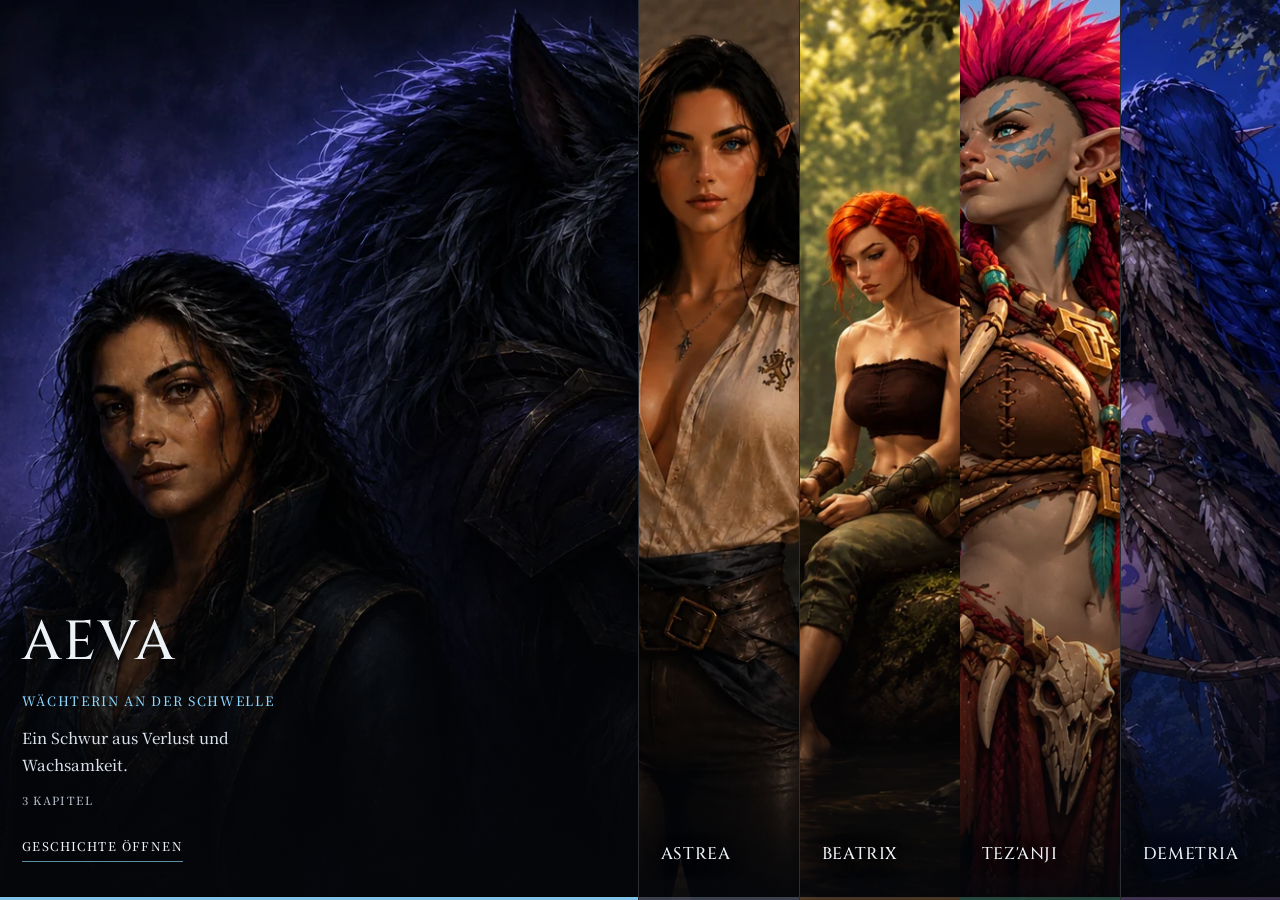
==== commit f85b8790: "rename tezanji to tez'anji" ====
--- a/index.html
+++ b/index.html
@@ -26,7 +26,7 @@
           <span class="fallback-detail">Zwischen Lehre und Fluch</span>
         </a>
         <a class="fallback-card" href="characters/tezanji.html">
-          <span class="fallback-name">Tezanji</span>
+          <span class="fallback-name">Tez'anji</span>
           <span class="fallback-detail">Zu wild für eure Mauern</span>
         </a>
         <a class="fallback-card" href="characters/demetria.html">
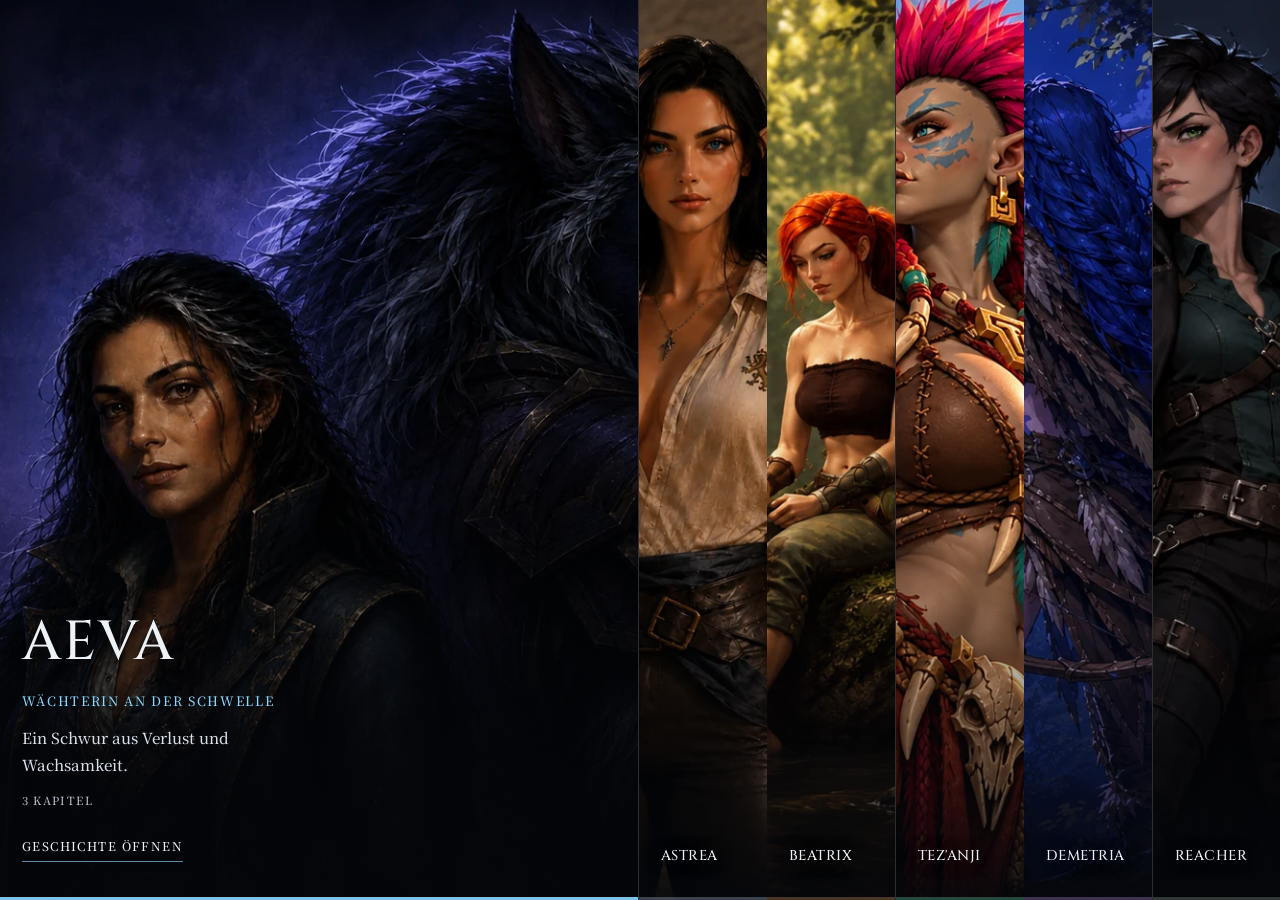
==== commit 6b29bbdc: "reacher added" ====
--- a/index.html
+++ b/index.html
@@ -33,6 +33,10 @@
           <span class="fallback-name">Demetria</span>
           <span class="fallback-detail">Das Rascheln im Laub</span>
         </a>
+        <a class="fallback-card" href="characters/reacher.html">
+          <span class="fallback-name">Reacher</span>
+          <span class="fallback-detail">Gerechtigkeit auf eigene Faust</span>
+        </a>
       </section>
       <noscript>
         <p class="fallback-hint">JavaScript ist deaktiviert. Die Geschichten bleiben über die Linkliste erreichbar.</p>
@@ -45,6 +49,7 @@
   <script src="js/data/characters/brixxli.js"></script>
   <script src="js/data/characters/tezanji.js"></script>
   <script src="js/data/characters/demetria.js"></script>
+  <script src="js/data/characters/reacher.js"></script>
   <script src="js/catalog.js"></script>
   <script src="js/landing.js"></script>
 </body>
--- a/css/styles.css
+++ b/css/styles.css
@@ -59,6 +59,7 @@
 body[data-character="brixxli"] { --accent: #9d8cff; }
 body[data-character="tezanji"] { --accent: #78f0c0; }
 body[data-character="demetria"] { --accent: #d5a4ff; }
+body[data-character="reacher"] { --accent: #9dbca9; }
 .hidden { display: none !important; }
 .sr-only { position: absolute; width: 1px; height: 1px; padding: 0; margin: -1px; overflow: hidden; clip: rect(0, 0, 0, 0); white-space: nowrap; border: 0; }
 .eyebrow, .content-kicker { color: var(--muted); font-size: .78rem; letter-spacing: .34em; text-transform: uppercase; }
@@ -84,7 +85,8 @@
 .selection-panel[data-character="beatrix"] { --image-closed: 50% center; --image-open: 48% center; }
 .selection-panel[data-character="tezanji"] { --image-closed: 51% center; --image-open: 48% center; }
 .selection-panel[data-character="demetria"] { --image-closed: 76% center; --image-open: 74% center; }
-.selection-panel.is-active { flex-grow: 4; }
+.selection-panel[data-character="reacher"] { --image-closed: 52% center; --image-open: 52% center; }
+.selection-panel.is-active { flex-grow: var(--selection-expanded-grow, 4); }
 .selection-link { position: relative; display: flex; min-height: 100%; height: 100%; align-items: flex-end; padding: 36px var(--selection-gutter); text-decoration: none; color: var(--text); isolation: isolate; }
 .selection-link::after { content: ""; position: absolute; inset: auto 0 0; height: 3px; background: var(--panel-accent); opacity: .28; transition: opacity 200ms ease; }
 .selection-panel.is-active .selection-link::after { opacity: .9; }
@@ -111,6 +113,7 @@
 .audio-row button:disabled, #volumeSlider:disabled { opacity: .45; cursor: not-allowed; }
 .page-background-layer { position: fixed; inset: 0; z-index: -3; opacity: 0; background-position: center center; background-repeat: no-repeat; background-size: cover; transition: opacity 480ms ease; }
 .page-background-layer.is-active { opacity: 1; }
+body[data-character="reacher"] .page-background-layer[data-image$="reacher_3.webp"] { background-position: center, calc(50% + 30vw) center; mask-image: linear-gradient(90deg, transparent 30%, #000 50%); }
 .page-aurora { position: fixed; inset: 0; overflow: hidden; pointer-events: none; z-index: -2; }
 .glow { position: absolute; border-radius: 50%; filter: blur(30px); opacity: .24; }
 .glow-one { top: 8%; left: -8%; width: min(34vw, 360px); height: min(34vw, 360px); background: radial-gradient(circle, rgba(255,255,255,.08), transparent 70%); }
@@ -153,6 +156,8 @@
 .gallery-trigger { display: block; width: 100%; padding: 0; border: 0; background: transparent; cursor: zoom-in; }
 .gallery-trigger:focus-visible { outline: 1px solid var(--accent); outline-offset: 4px; }
 .gallery-image { display: block; width: 100%; aspect-ratio: 5/6; object-fit: cover; }
+body[data-character="reacher"] .gallery-image[src$="reacher_1.thumb.webp"] { object-position: 80% center; }
+body[data-character="reacher"] .gallery-image[src$="reacher_2.thumb.webp"] { object-position: 80% center; }
 .gallery-meta { padding: 12px 2px 4px; }
 .gallery-title { color: var(--text); font-family: var(--title-font); font-size: .96rem; letter-spacing: .06em; text-transform: uppercase; }
 .gallery-caption, .gallery-empty, .status-text { color: var(--muted); line-height: 1.7; }
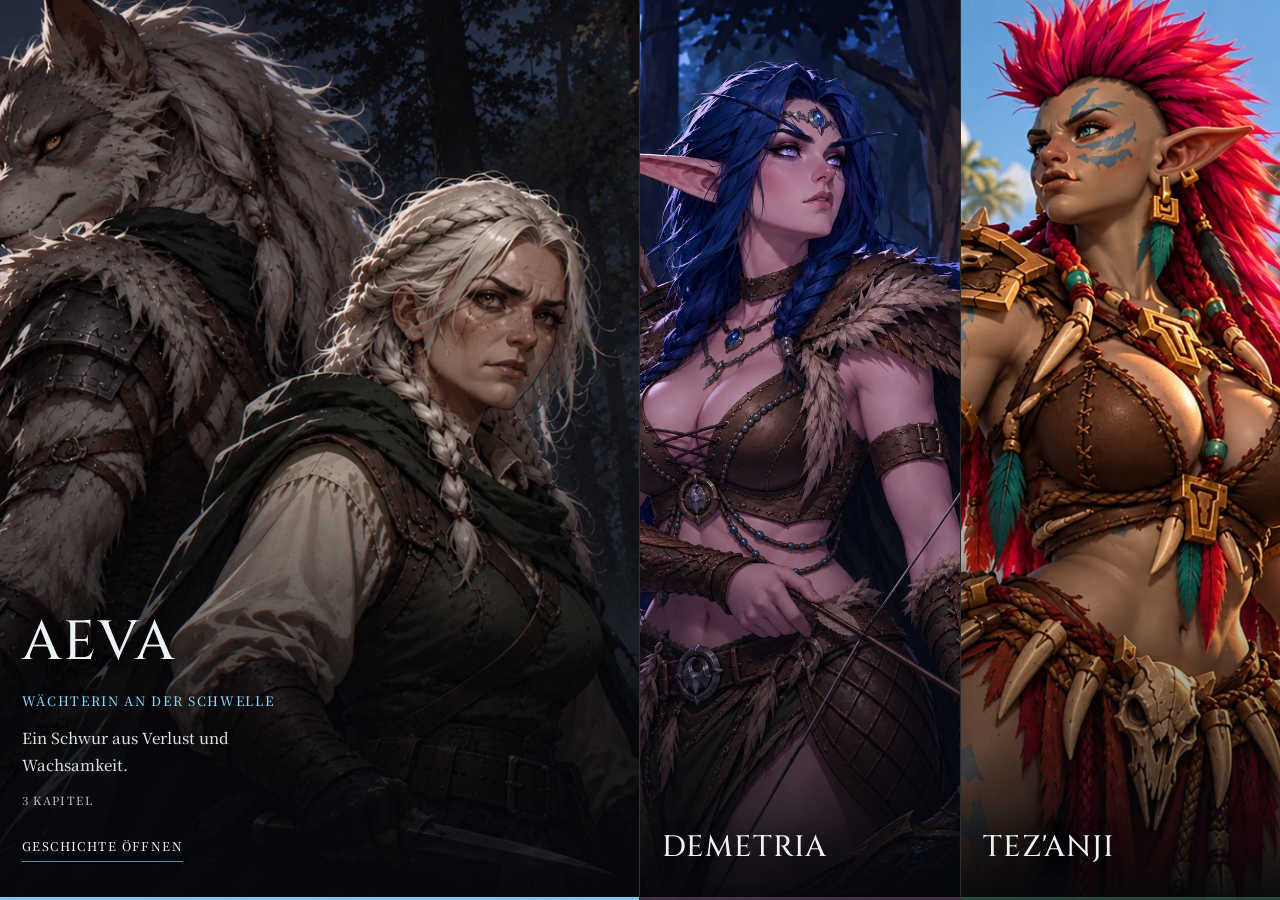
==== commit e624ef56: "rework" ====
--- a/index.html
+++ b/index.html
@@ -17,25 +17,13 @@
           <span class="fallback-name">Aeva</span>
           <span class="fallback-detail">Wächterin an der Schwelle</span>
         </a>
-        <a class="fallback-card" href="characters/astrea.html">
-          <span class="fallback-name">Astrea</span>
-          <span class="fallback-detail">Zwischen Herkunft und Aufbruch</span>
-        </a>
-        <a class="fallback-card" href="characters/beatrix.html">
-          <span class="fallback-name">Beatrix</span>
-          <span class="fallback-detail">Zwischen Lehre und Fluch</span>
+        <a class="fallback-card" href="characters/demetria.html">
+          <span class="fallback-name">Demetria</span>
+          <span class="fallback-detail">Das Rascheln im Laub</span>
         </a>
         <a class="fallback-card" href="characters/tezanji.html">
           <span class="fallback-name">Tez'anji</span>
           <span class="fallback-detail">Zu wild für eure Mauern</span>
-        </a>
-        <a class="fallback-card" href="characters/demetria.html">
-          <span class="fallback-name">Demetria</span>
-          <span class="fallback-detail">Das Rascheln im Laub</span>
-        </a>
-        <a class="fallback-card" href="characters/reacher.html">
-          <span class="fallback-name">Reacher</span>
-          <span class="fallback-detail">Gerechtigkeit auf eigene Faust</span>
         </a>
       </section>
       <noscript>
@@ -44,12 +32,8 @@
     </main>
   </div>
   <script src="js/data/characters/aeva.js"></script>
-  <script src="js/data/characters/astrea.js"></script>
-  <script src="js/data/characters/beatrix.js"></script>
-  <script src="js/data/characters/brixxli.js"></script>
+  <script src="js/data/characters/demetria.js"></script>
   <script src="js/data/characters/tezanji.js"></script>
-  <script src="js/data/characters/demetria.js"></script>
-  <script src="js/data/characters/reacher.js"></script>
   <script src="js/catalog.js"></script>
   <script src="js/landing.js"></script>
 </body>
--- a/css/styles.css
+++ b/css/styles.css
@@ -80,11 +80,11 @@
 .gallery-section-header h2, .content h2 { margin: 14px 0 0; font-family: var(--title-font); letter-spacing: .05em; }
 .selection-panel { --accent: var(--panel-accent); --image-closed: 50% center; --image-open: 50% center; position: relative; flex: 1 1 0; min-width: 0; container-type: inline-size; overflow: hidden; border-right: 1px solid rgba(220,228,238,.18); transition: flex-grow 320ms ease; }
 .selection-panel:last-child { border-right: 0; }
-.selection-panel[data-character="aeva"] { --image-closed: 40% center; --image-open: 48% center; }
+.selection-panel[data-character="aeva"] { --image-closed: 40% center; --image-open: 72% center; }
 .selection-panel[data-character="astrea"] { --image-closed: 52% center; --image-open: 50% center; }
 .selection-panel[data-character="beatrix"] { --image-closed: 50% center; --image-open: 48% center; }
 .selection-panel[data-character="tezanji"] { --image-closed: 51% center; --image-open: 48% center; }
-.selection-panel[data-character="demetria"] { --image-closed: 76% center; --image-open: 74% center; }
+.selection-panel[data-character="demetria"] { --image-closed: 55% top; --image-open: 50% top; }
 .selection-panel[data-character="reacher"] { --image-closed: 52% center; --image-open: 52% center; }
 .selection-panel.is-active { flex-grow: var(--selection-expanded-grow, 4); }
 .selection-link { position: relative; display: flex; min-height: 100%; height: 100%; align-items: flex-end; padding: 36px var(--selection-gutter); text-decoration: none; color: var(--text); isolation: isolate; }
@@ -112,6 +112,7 @@
 .card-link:hover, .back-link:hover, .audio-row button:hover, .menu-item:hover, .menu-item.active { border-color: var(--accent-strong); }
 .audio-row button:disabled, #volumeSlider:disabled { opacity: .45; cursor: not-allowed; }
 .page-background-layer { position: fixed; inset: 0; z-index: -3; opacity: 0; background-position: center center; background-repeat: no-repeat; background-size: cover; transition: opacity 480ms ease; }
+body[data-character="aeva"] .page-background-layer[data-image$="aeva_3.webp"] { background-position: center, right center; }
 .page-background-layer.is-active { opacity: 1; }
 body[data-character="reacher"] .page-background-layer[data-image$="reacher_3.webp"] { background-position: center, calc(50% + 30vw) center; mask-image: linear-gradient(90deg, transparent 30%, #000 50%); }
 .page-aurora { position: fixed; inset: 0; overflow: hidden; pointer-events: none; z-index: -2; }
@@ -156,6 +157,9 @@
 .gallery-trigger { display: block; width: 100%; padding: 0; border: 0; background: transparent; cursor: zoom-in; }
 .gallery-trigger:focus-visible { outline: 1px solid var(--accent); outline-offset: 4px; }
 .gallery-image { display: block; width: 100%; aspect-ratio: 5/6; object-fit: cover; }
+body[data-character="aeva"] .gallery-image { object-position: 80% center; }
+body[data-character="aeva"] .gallery-image[src$="aeva_3.thumb.webp"] { object-position: right center; }
+body[data-character="demetria"] .gallery-image[src$="demetria_prolog.thumb.webp"] { object-position: 80% center; }
 body[data-character="reacher"] .gallery-image[src$="reacher_1.thumb.webp"] { object-position: 80% center; }
 body[data-character="reacher"] .gallery-image[src$="reacher_2.thumb.webp"] { object-position: 80% center; }
 .gallery-meta { padding: 12px 2px 4px; }
